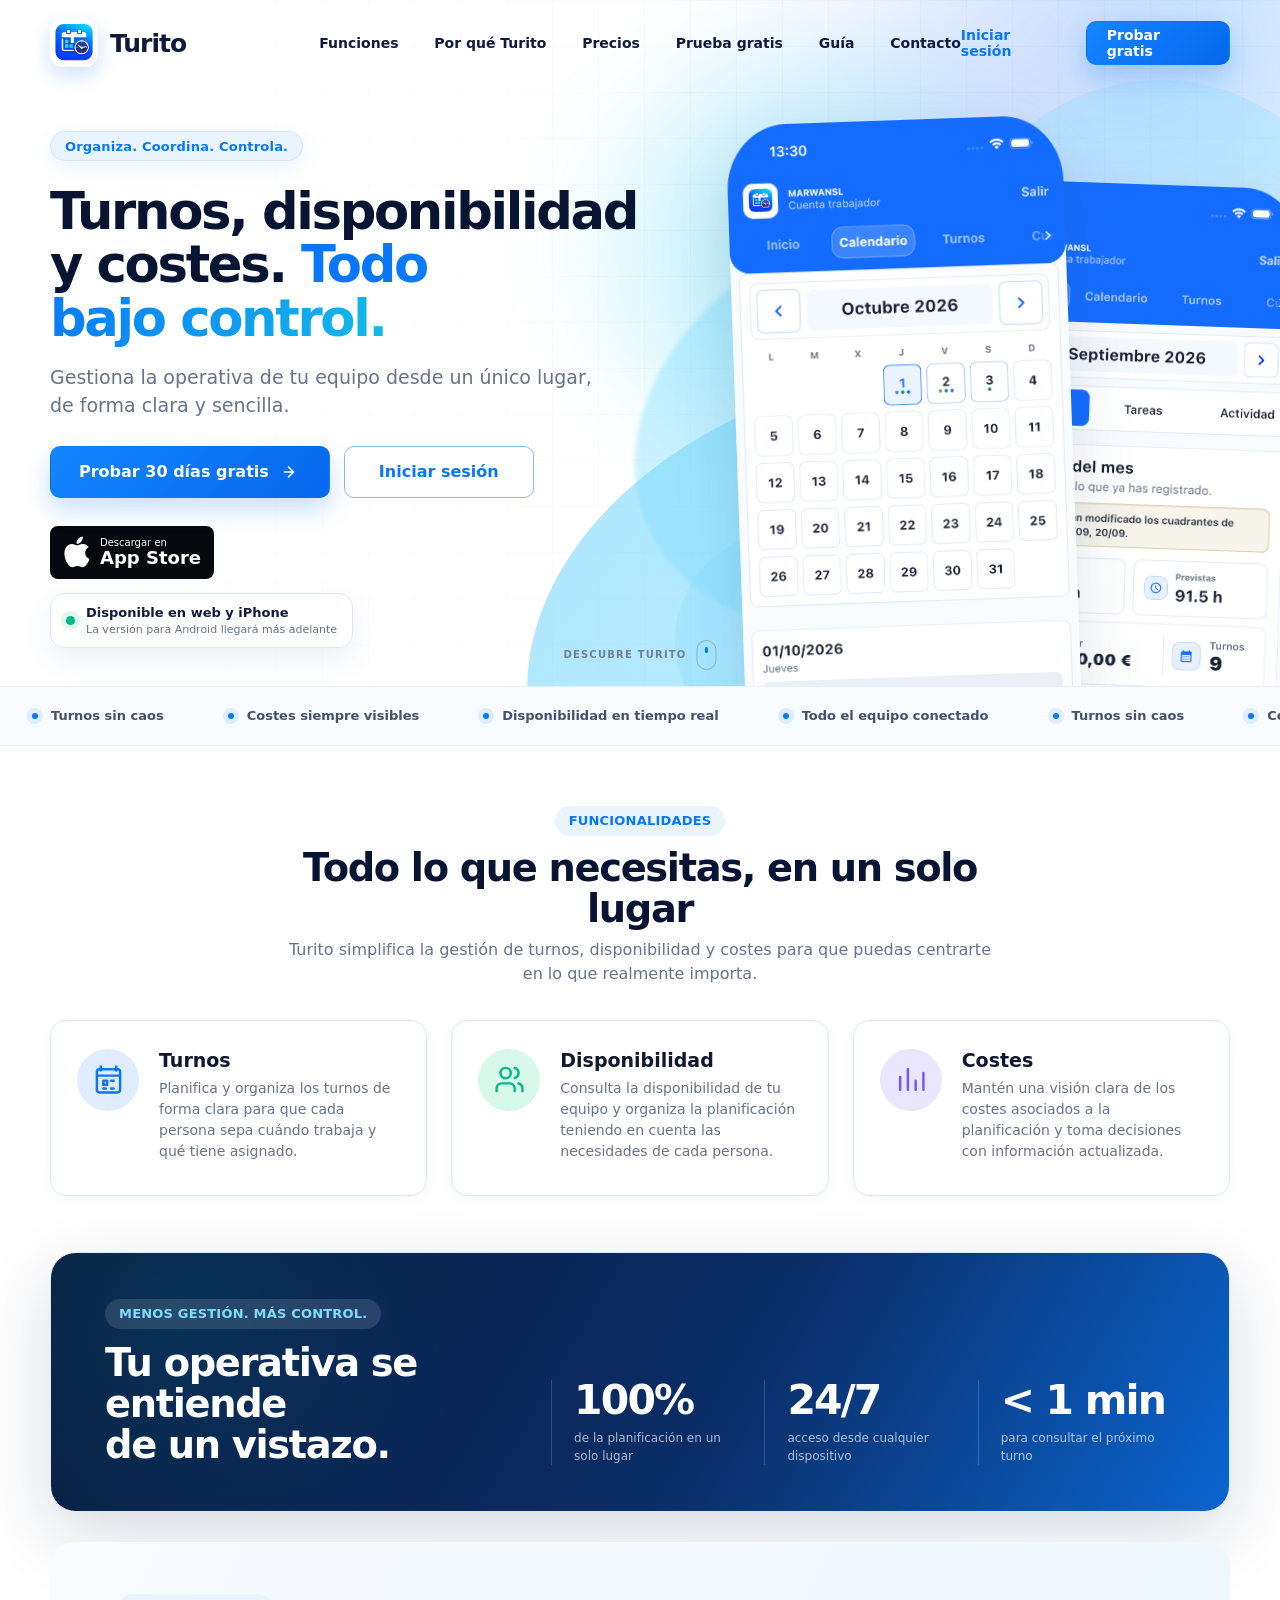
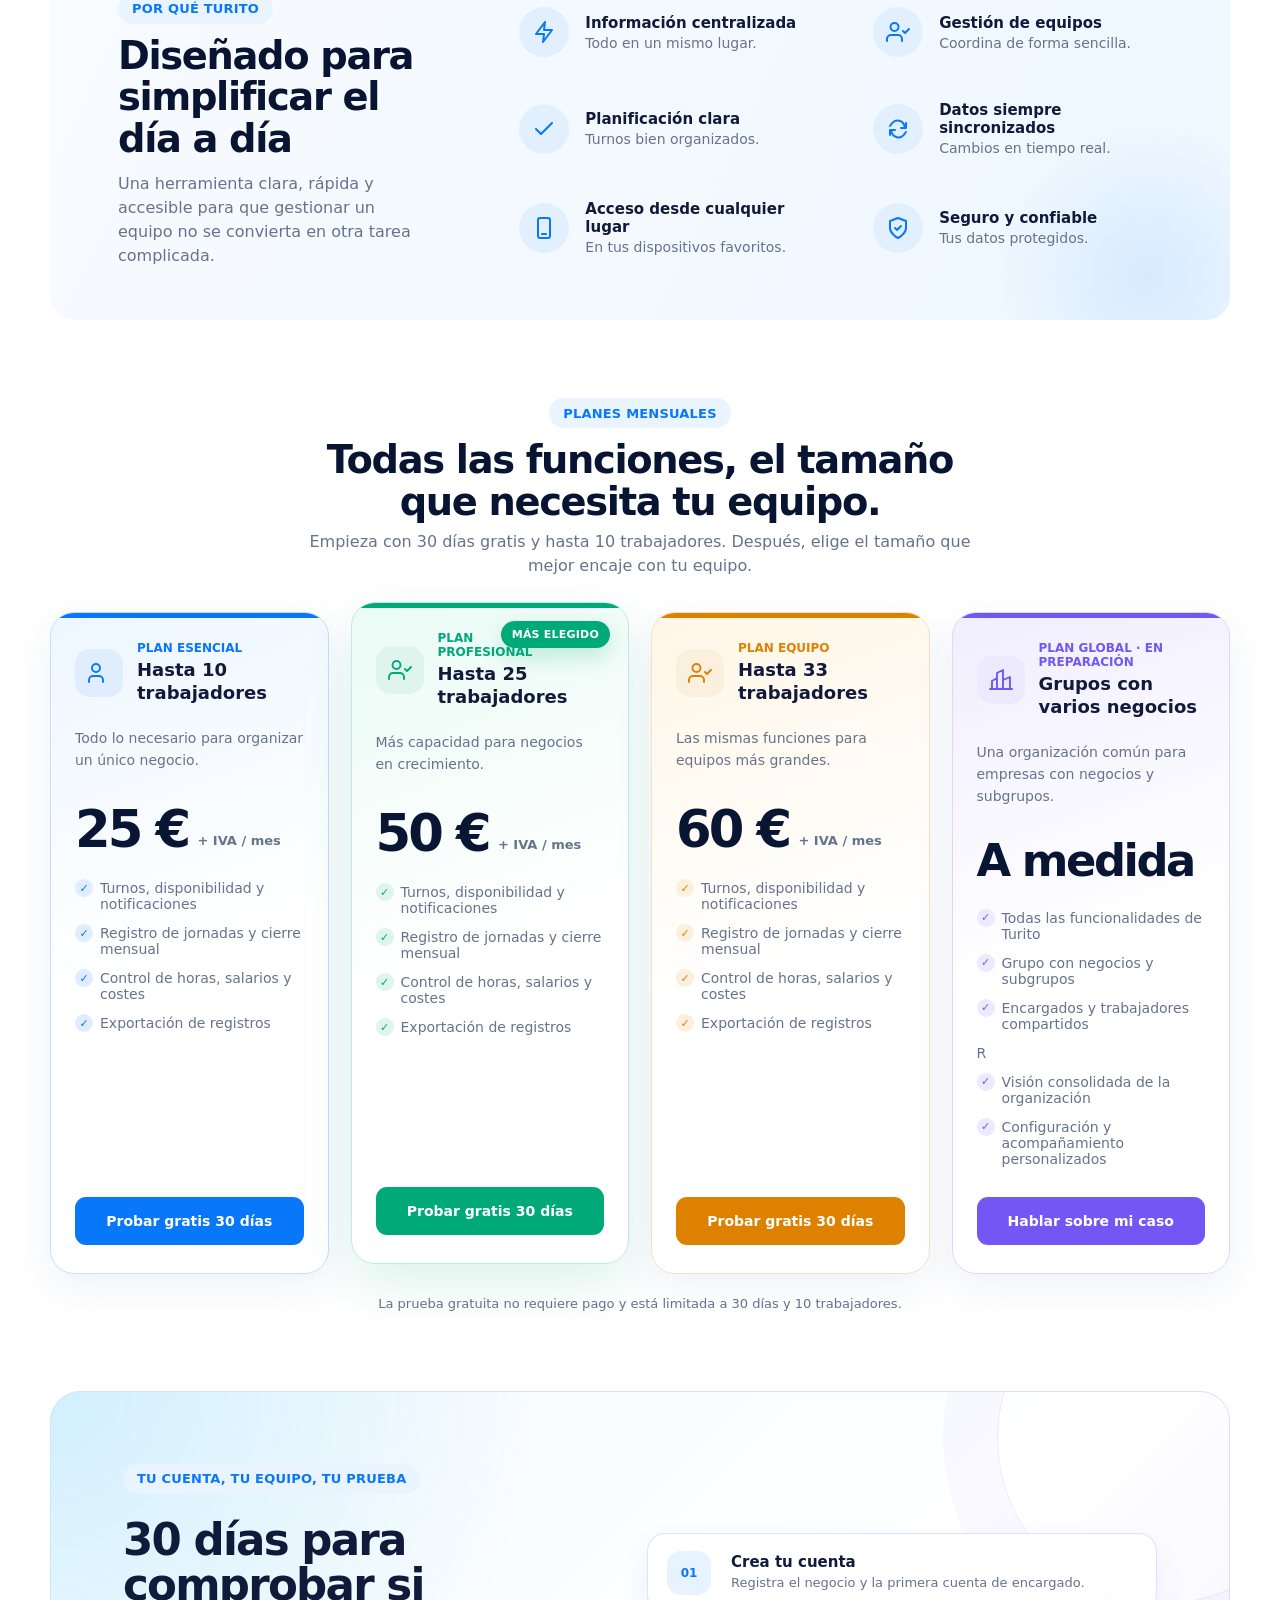
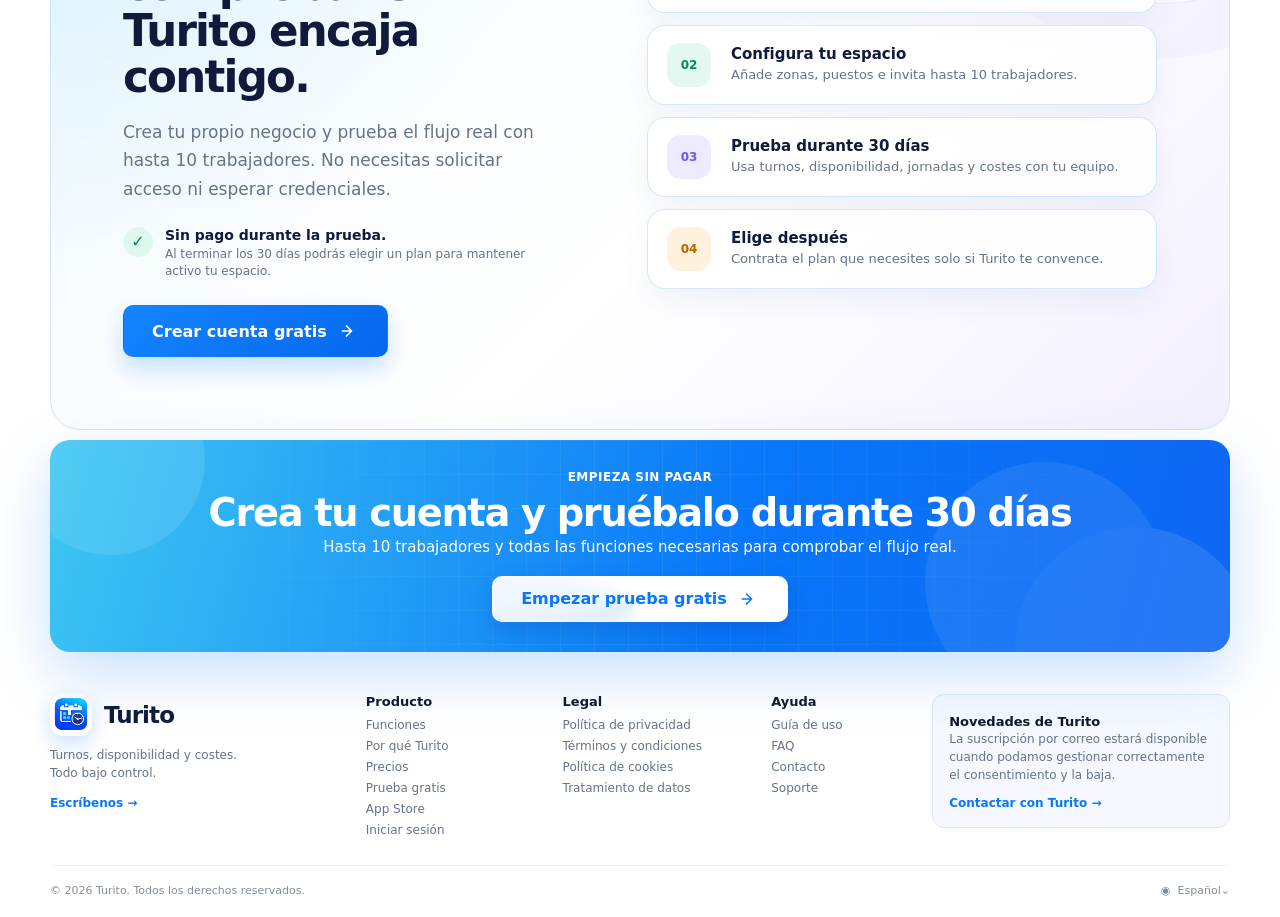
==== index.html @ 92dcac44 "Actualizar sección de precios y planes" ====
<!doctype html>
<html lang="es">
<head>
  <meta charset="utf-8">
  <meta name="viewport" content="width=device-width, initial-scale=1">
  <title>Turito | Turnos, disponibilidad y costes bajo control</title>
  <meta name="description" content="Turito centraliza los turnos, la disponibilidad de tu equipo y los costes del negocio en una herramienta clara y sencilla.">
  <meta name="theme-color" content="#0877f9">
  <meta name="referrer" content="strict-origin-when-cross-origin">
  <meta http-equiv="Content-Security-Policy" content="default-src 'self'; script-src 'self'; style-src 'self' 'unsafe-inline'; img-src 'self' data:; font-src 'self'; connect-src 'none'; object-src 'none'; base-uri 'self'; form-action 'self'; frame-src 'none'; media-src 'none'; worker-src 'none'">
  <link rel="icon" href="assets/turito-logo.png">
  <link rel="stylesheet" href="styles.css">
</head>
<body>
  <div class="scroll-progress" aria-hidden="true"><span></span></div>
  <header class="site-header" id="inicio">
    <div class="header-inner">
      <a class="brand" href="#inicio" aria-label="Ir al inicio de Turito">
        <img src="assets/turito-logo.png" alt="" width="48" height="48">
        <span>Turito</span>
      </a>

      <nav class="nav-links" id="mainNav" aria-label="Navegación principal">
        <a href="#funciones">Funciones</a>
        <a href="#por-que-turito">Por qué Turito</a>
        <a href="#precios">Precios</a>
        <a href="#prueba">Prueba gratis</a>
        <a href="guia.html">Guía</a>
        <a href="mailto:privacidad@turito.es">Contacto</a>
      </nav>

      <div class="header-actions">
        <a class="text-button" href="https://app.turito.es/" data-app-link>Iniciar sesión</a>
        <a class="button primary compact" href="https://app.turito.es/" data-signup-link>Probar gratis</a>
        <button class="menu-button" type="button" aria-label="Abrir menú" aria-expanded="false" aria-controls="mainNav">
          <span></span><span></span><span></span>
        </button>
      </div>
    </div>
  </header>

  <main>
    <section class="hero" aria-labelledby="hero-title">
      <div class="hero-grid" aria-hidden="true"></div>
      <div class="hero-aurora" aria-hidden="true"></div>
      <div class="hero-orb hero-orb-one"></div>
      <div class="hero-orb hero-orb-two"></div>
      <div class="hero-inner">
        <div class="hero-copy" data-reveal="hero">
          <p class="eyebrow">Organiza. Coordina. Controla.</p>
          <h1 id="hero-title">Turnos, disponibilidad y costes. <span class="gradient-text">Todo bajo control.</span></h1>
          <p class="hero-text">Gestiona la operativa de tu equipo desde un único lugar, de forma clara y sencilla.</p>
          <div class="hero-actions">
            <a class="button primary" href="https://app.turito.es/" data-signup-link>
              Probar 30 días gratis
              <svg aria-hidden="true" viewBox="0 0 24 24"><path d="m9 18 6-6-6-6M4 12h11"/></svg>
            </a>
            <a class="button secondary" href="https://app.turito.es/" data-app-link>Iniciar sesión</a>
          </div>
          <div class="store-links" aria-label="Descargar Turito para iPhone">
            <a class="store-badge" href="https://apps.apple.com/us/app/turito/id6816672980" target="_blank" rel="noopener noreferrer" aria-label="Descargar Turito en App Store">
              <svg viewBox="0 0 26 32" aria-hidden="true"><path fill="currentColor" d="M21.7 17c0-4 3.3-5.9 3.4-6-1.8-2.7-4.7-3-5.7-3-2.4-.3-4.7 1.4-5.9 1.4-1.2 0-3-1.4-5-1.3A7.4 7.4 0 0 0 2.2 12c-2.7 4.7-.7 11.7 1.9 15.5 1.3 1.9 2.8 3.9 4.8 3.8 1.9-.1 2.7-1.3 5-1.3 2.4 0 3 1.3 5.1 1.2 2.1 0 3.5-1.9 4.8-3.8 1.5-2.2 2.1-4.4 2.2-4.5-.1 0-4.3-1.7-4.3-5.9ZM17.8 5.5A6.9 6.9 0 0 0 19.4.4a7 7 0 0 0-4.7 2.4 6.5 6.5 0 0 0-1.7 5c1.8.1 3.6-.8 4.8-2.3Z"/></svg>
              <span><small>Descargar en</small><strong>App Store</strong></span>
            </a>
          </div>
          <div class="web-availability" aria-label="Disponibilidad actual">
            <span aria-hidden="true"></span>
            <strong>Disponible en web y iPhone</strong>
            <small>La versión para Android llegará más adelante</small>
          </div>
        </div>

        <div class="phone-stage" aria-label="Capturas de la aplicación móvil Turito" data-phone-stage>
          <div class="phone-glow"></div>
          <img class="phone phone-back" src="assets/turito-home.png" alt="Pantalla de inicio de Turito con el resumen del mes" width="1206" height="2622">
          <img class="phone phone-front" src="assets/turito-calendar.png" alt="Calendario de turnos y disponibilidad en Turito" width="1206" height="2622">
        </div>
      </div>
      <a class="scroll-cue" href="#funciones" aria-label="Descubrir las funcionalidades">
        <span>Descubre Turito</span>
        <i aria-hidden="true"></i>
      </a>
    </section>

    <div class="benefit-ticker" aria-label="Ventajas principales de Turito">
      <div class="ticker-track" aria-hidden="true">
        <span><i></i> Turnos sin caos</span>
        <span><i></i> Costes siempre visibles</span>
        <span><i></i> Disponibilidad en tiempo real</span>
        <span><i></i> Todo el equipo conectado</span>
        <span><i></i> Turnos sin caos</span>
        <span><i></i> Costes siempre visibles</span>
        <span><i></i> Disponibilidad en tiempo real</span>
        <span><i></i> Todo el equipo conectado</span>
      </div>
    </div>

    <section class="section features" id="funciones" aria-labelledby="features-title">
      <div class="section-heading centered" data-reveal>
        <p class="eyebrow">Funcionalidades</p>
        <h2 id="features-title">Todo lo que necesitas, en un solo lugar</h2>
        <p>Turito simplifica la gestión de turnos, disponibilidad y costes para que puedas centrarte en lo que realmente importa.</p>
      </div>

      <div class="feature-grid">
        <article class="feature-card interactive-card" data-reveal data-delay="0">
          <span class="icon-bubble blue">
            <svg aria-hidden="true" viewBox="0 0 24 24"><path d="M6 2v3M18 2v3M3.5 9h17M5 4h14a2 2 0 0 1 2 2v14a2 2 0 0 1-2 2H5a2 2 0 0 1-2-2V6a2 2 0 0 1 2-2Z"/><path d="M8 13h3v3H8zM14 13h2M8 19h2M14 19h2"/></svg>
          </span>
          <div>
            <h3>Turnos</h3>
            <p>Planifica y organiza los turnos de forma clara para que cada persona sepa cuándo trabaja y qué tiene asignado.</p>
          </div>
        </article>
        <article class="feature-card interactive-card" data-reveal data-delay="90">
          <span class="icon-bubble green">
            <svg aria-hidden="true" viewBox="0 0 24 24"><path d="M16 21v-2a4 4 0 0 0-4-4H6a4 4 0 0 0-4 4v2M9 11a4 4 0 1 0 0-8 4 4 0 0 0 0 8ZM22 21v-2a4 4 0 0 0-3-3.87M16 3.13a4 4 0 0 1 0 7.75"/></svg>
          </span>
          <div>
            <h3>Disponibilidad</h3>
            <p>Consulta la disponibilidad de tu equipo y organiza la planificación teniendo en cuenta las necesidades de cada persona.</p>
          </div>
        </article>
        <article class="feature-card interactive-card" data-reveal data-delay="180">
          <span class="icon-bubble violet">
            <svg aria-hidden="true" viewBox="0 0 24 24"><path d="M4 20V10M10 20V4M16 20v-7M22 20V7"/></svg>
          </span>
          <div>
            <h3>Costes</h3>
            <p>Mantén una visión clara de los costes asociados a la planificación y toma decisiones con información actualizada.</p>
          </div>
        </article>
      </div>
    </section>

    <section class="section impact-strip" aria-label="Turito en cifras" data-reveal>
      <div class="impact-intro">
        <p class="eyebrow">Menos gestión. Más control.</p>
        <h2>Tu operativa se entiende<br>de un vistazo.</h2>
      </div>
      <div class="impact-metrics">
        <article>
          <strong><span data-counter="100">0</span>%</strong>
          <p>de la planificación en un solo lugar</p>
        </article>
        <article>
          <strong><span data-counter="24">0</span>/7</strong>
          <p>acceso desde cualquier dispositivo</p>
        </article>
        <article>
          <strong>&lt; <span data-counter="1">0</span> min</strong>
          <p>para consultar el próximo turno</p>
        </article>
      </div>
    </section>

    <section class="section why-panel" id="por-que-turito" aria-labelledby="why-title" data-reveal>
      <div class="why-intro" data-reveal>
        <p class="eyebrow">Por qué Turito</p>
        <h2 id="why-title">Diseñado para simplificar el día a día</h2>
        <p>Una herramienta clara, rápida y accesible para que gestionar un equipo no se convierta en otra tarea complicada.</p>
      </div>
      <div class="benefit-list">
        <article data-reveal data-delay="0">
          <span class="mini-icon"><svg aria-hidden="true" viewBox="0 0 24 24"><path d="m13 2-9 12h8l-1 8 9-12h-8l1-8Z"/></svg></span>
          <div><h3>Información centralizada</h3><p>Todo en un mismo lugar.</p></div>
        </article>
        <article data-reveal data-delay="70">
          <span class="mini-icon"><svg aria-hidden="true" viewBox="0 0 24 24"><path d="M16 21v-2a4 4 0 0 0-4-4H5a4 4 0 0 0-4 4v2M8.5 11a4 4 0 1 0 0-8 4 4 0 0 0 0 8ZM17 11l2 2 4-4"/></svg></span>
          <div><h3>Gestión de equipos</h3><p>Coordina de forma sencilla.</p></div>
        </article>
        <article data-reveal data-delay="140">
          <span class="mini-icon"><svg aria-hidden="true" viewBox="0 0 24 24"><path d="m4 12 5 5L20 6"/></svg></span>
          <div><h3>Planificación clara</h3><p>Turnos bien organizados.</p></div>
        </article>
        <article data-reveal data-delay="210">
          <span class="mini-icon"><svg aria-hidden="true" viewBox="0 0 24 24"><path d="M20 6v5h-5M4 18v-5h5M18.4 9A7 7 0 0 0 6.2 6.2L4 9M5.6 15A7 7 0 0 0 17.8 17.8L20 15"/></svg></span>
          <div><h3>Datos siempre sincronizados</h3><p>Cambios en tiempo real.</p></div>
        </article>
        <article data-reveal data-delay="280">
          <span class="mini-icon"><svg aria-hidden="true" viewBox="0 0 24 24"><rect x="6" y="2" width="12" height="20" rx="2"/><path d="M10 18h4"/></svg></span>
          <div><h3>Acceso desde cualquier lugar</h3><p>En tus dispositivos favoritos.</p></div>
        </article>
        <article data-reveal data-delay="350">
          <span class="mini-icon"><svg aria-hidden="true" viewBox="0 0 24 24"><path d="M12 22s8-4 8-10V5l-8-3-8 3v7c0 6 8 10 8 10Z"/><path d="m9 12 2 2 4-4"/></svg></span>
          <div><h3>Seguro y confiable</h3><p>Tus datos protegidos.</p></div>
        </article>
      </div>
    </section>

    <section id="precios" class="section pricing-section" aria-labelledby="pricing-title">
      <div class="section-heading centered" data-reveal>
        <p class="eyebrow">Planes mensuales</p>
        <h2 id="pricing-title">Todas las funciones, el tamaño que necesita tu equipo.</h2>
        <p>Empieza con 30 días gratis y hasta 10 trabajadores. Después, elige el tamaño que mejor encaje con tu equipo.</p>
      </div>
      <div class="pricing-grid">
        <article class="price-card interactive-card" data-reveal data-delay="0">
          <div class="plan-heading">
            <span class="plan-icon">
              <svg aria-hidden="true" viewBox="0 0 24 24"><path d="M16 21v-2a4 4 0 0 0-4-4H6a4 4 0 0 0-4 4v2M9 11a4 4 0 1 0 0-8 4 4 0 0 0 0 8Z"/></svg>
            </span>
            <div>
              <p>Plan Esencial</p>
              <h3>Hasta 10 trabajadores</h3>
            </div>
          </div>
          <p class="plan-description">Todo lo necesario para organizar un único negocio.</p>
          <p class="plan-price"><strong>25 €</strong><span> + IVA / mes</span></p>
          <ul class="plan-features">
            <li>Turnos, disponibilidad y notificaciones</li>
            <li>Registro de jornadas y cierre mensual</li>
            <li>Control de horas, salarios y costes</li>
            <li>Exportación de registros</li>
          </ul>
          <a class="plan-button" href="https://app.turito.es/" data-signup-link>Probar gratis 30 días</a>
        </article>
        <article class="price-card price-card-green featured-plan interactive-card" data-reveal data-delay="80">
          <span class="popular-badge">Más elegido</span>
          <div class="plan-heading">
            <span class="plan-icon">
              <svg aria-hidden="true" viewBox="0 0 24 24"><path d="M16 21v-2a4 4 0 0 0-4-4H5a4 4 0 0 0-4 4v2M8.5 11a4 4 0 1 0 0-8 4 4 0 0 0 0 8ZM17 11l2 2 4-4"/></svg>
            </span>
            <div>
              <p>Plan Profesional</p>
              <h3>Hasta 25 trabajadores</h3>
            </div>
          </div>
          <p class="plan-description">Más capacidad para negocios en crecimiento.</p>
          <p class="plan-price"><strong>50 €</strong><span> + IVA / mes</span></p>
          <ul class="plan-features">
            <li>Turnos, disponibilidad y notificaciones</li>
            <li>Registro de jornadas y cierre mensual</li>
            <li>Control de horas, salarios y costes</li>
            <li>Exportación de registros</li>
          </ul>
          <a class="plan-button" href="https://app.turito.es/" data-signup-link>Probar gratis 30 días</a>
        </article>
        <article class="price-card price-card-amber interactive-card" data-reveal data-delay="160">
          <div class="plan-heading">
            <span class="plan-icon">
              <svg aria-hidden="true" viewBox="0 0 24 24"><path d="M16 21v-2a4 4 0 0 0-4-4H5a4 4 0 0 0-4 4v2M8.5 11a4 4 0 1 0 0-8 4 4 0 0 0 0 8ZM17 11l2 2 4-4"/></svg>
            </span>
            <div>
              <p>Plan Equipo</p>
              <h3>Hasta 33 trabajadores</h3>
            </div>
          </div>
          <p class="plan-description">Las mismas funciones para equipos más grandes.</p>
          <p class="plan-price"><strong>60 €</strong><span> + IVA / mes</span></p>
          <ul class="plan-features">
            <li>Turnos, disponibilidad y notificaciones</li>
            <li>Registro de jornadas y cierre mensual</li>
            <li>Control de horas, salarios y costes</li>
            <li>Exportación de registros</li>
          </ul>
          <a class="plan-button" href="https://app.turito.es/" data-signup-link>Probar gratis 30 días</a>
        </article>
        <article class="price-card price-card-violet interactive-card" data-reveal data-delay="240">
          <div class="plan-heading">
            <span class="plan-icon">
              <svg aria-hidden="true" viewBox="0 0 24 24"><path d="M3 21v-8l5-3v11M8 21V5l6-3v19M14 21v-9l7-3v12M1 21h22"/></svg>
            </span>
            <div>
              <p>Plan Global · En preparación</p>
              <h3>Grupos con varios negocios</h3>
            </div>
          </div>
          <p class="plan-description">Una organización común para empresas con negocios y subgrupos.</p>
          <p class="plan-price custom-price"><strong>A medida</strong></p>
          <ul class="plan-features">
            <li>Todas las funcionalidades de Turito</li>
            <li>Grupo con negocios y subgrupos</li>
            <li>Encargados y trabajadores compartidos</li>R
            <li>Visión consolidada de la organización</li>
            <li>Configuración y acompañamiento personalizados</li>
          </ul>
          <a class="plan-button" href="mailto:privacidad@turito.es?subject=Plan%20Global%20Turito">Hablar sobre mi caso</a>
        </article>
      </div>
      <p class="pricing-note">La prueba gratuita no requiere pago y está limitada a 30 días y 10 trabajadores.</p>
    </section>

    <section class="section demo-panel" id="prueba" aria-labelledby="trial-title" data-reveal>
      <div class="demo-copy">
        <p class="eyebrow">Tu cuenta, tu equipo, tu prueba</p>
        <h2 id="trial-title">30 días para comprobar si Turito encaja contigo.</h2>
        <p>Crea tu propio negocio y prueba el flujo real con hasta 10 trabajadores. No necesitas solicitar acceso ni esperar credenciales.</p>
        <div class="demo-assurance">
          <span aria-hidden="true">✓</span>
          <p><strong>Sin pago durante la prueba.</strong><small>Al terminar los 30 días podrás elegir un plan para mantener activo tu espacio.</small></p>
        </div>
        <a class="button primary" href="https://app.turito.es/" data-signup-link>
          Crear cuenta gratis
          <svg aria-hidden="true" viewBox="0 0 24 24"><path d="m9 18 6-6-6-6M4 12h11"/></svg>
        </a>
      </div>
      <ol class="demo-steps" aria-label="Cómo funciona la prueba gratuita">
        <li><span>01</span><div><strong>Crea tu cuenta</strong><p>Registra el negocio y la primera cuenta de encargado.</p></div></li>
        <li><span>02</span><div><strong>Configura tu espacio</strong><p>Añade zonas, puestos e invita hasta 10 trabajadores.</p></div></li>
        <li><span>03</span><div><strong>Prueba durante 30 días</strong><p>Usa turnos, disponibilidad, jornadas y costes con tu equipo.</p></div></li>
        <li><span>04</span><div><strong>Elige después</strong><p>Contrata el plan que necesites solo si Turito te convence.</p></div></li>
      </ol>
    </section>

    <section class="section cta-panel" id="empezar" aria-labelledby="cta-title" data-reveal>
      <div class="cta-grid" aria-hidden="true"></div>
      <div class="cta-circle circle-one"></div>
      <div class="cta-circle circle-two"></div>
      <div class="cta-content">
        <p>Empieza sin pagar</p>
        <h2 id="cta-title">Crea tu cuenta y pruébalo durante 30 días</h2>
        <span>Hasta 10 trabajadores y todas las funciones necesarias para comprobar el flujo real.</span>
        <a class="button light" href="https://app.turito.es/" data-signup-link>
          Empezar prueba gratis
          <svg aria-hidden="true" viewBox="0 0 24 24"><path d="m9 18 6-6-6-6M4 12h11"/></svg>
        </a>
      </div>
    </section>
  </main>

  <footer class="site-footer" id="contacto">
    <div class="footer-grid">
      <div class="footer-brand">
        <a class="brand" href="#inicio">
          <img src="assets/turito-logo.png" alt="" width="42" height="42">
          <span>Turito</span>
        </a>
        <p>Turnos, disponibilidad y costes.<br>Todo bajo control.</p>
        <a class="footer-contact-link" href="mailto:privacidad@turito.es">Escríbenos →</a>
      </div>
      <nav class="footer-column" aria-label="Producto">
        <strong>Producto</strong>
        <a href="#funciones">Funciones</a>
        <a href="#por-que-turito">Por qué Turito</a>
        <a href="#precios">Precios</a>
        <a href="#prueba">Prueba gratis</a>
        <a href="https://apps.apple.com/us/app/turito/id6816672980" target="_blank" rel="noopener noreferrer">App Store</a>
        <a href="https://app.turito.es/" data-app-link>Iniciar sesión</a>
      </nav>
      <nav class="footer-column" aria-label="Legal">
        <strong>Legal</strong>
        <a href="privacy.html">Política de privacidad</a>
        <a href="legal.html">Términos y condiciones</a>
        <a href="cookies.html">Política de cookies</a>
        <a href="privacy.html">Tratamiento de datos</a>
      </nav>
      <nav class="footer-column" aria-label="Ayuda">
        <strong>Ayuda</strong>
        <a href="guia.html">Guía de uso</a>
        <a href="faq.html">FAQ</a>
        <a href="mailto:privacidad@turito.es">Contacto</a>
        <a href="mailto:privacidad@turito.es?subject=Soporte%20Turito">Soporte</a>
      </nav>
      <div class="newsletter">
        <strong>Novedades de Turito</strong>
        <p>La suscripción por correo estará disponible cuando podamos gestionar correctamente el consentimiento y la baja.</p>
        <a class="newsletter-link" href="mailto:privacidad@turito.es?subject=Información%20sobre%20Turito">Contactar con Turito →</a>
      </div>
    </div>
    <div class="footer-bottom">
      <span>© 2026 Turito. Todos los derechos reservados.</span>
      <span>◉&nbsp; Español⌄</span>
    </div>
  </footer>

  <script src="app-config.js"></script>
  <script src="app.js"></script>
</body>
</html>
---- styles.css ----
:root {
  --blue: #0877f9;
  --blue-deep: #005de9;
  --navy: #101b3b;
  --muted: #65738b;
  --line: #dce8f6;
  --soft: #f5f9ff;
  --white: #fff;
  --green: #02b883;
  --violet: #7257f5;
  --shadow-sm: 0 10px 30px rgba(25, 72, 124, .08);
  --shadow-lg: 0 28px 70px rgba(25, 72, 124, .14);
  --content: 1180px;
}

* {
  box-sizing: border-box;
}

html {
  scroll-behavior: smooth;
}

section[id] {
  scroll-margin-top: 88px;
}

body {
  margin: 0;
  overflow-x: hidden;
  background: #fff;
  color: var(--navy);
  font-family: Inter, ui-sans-serif, system-ui, -apple-system, BlinkMacSystemFont, "Segoe UI", sans-serif;
  -webkit-font-smoothing: antialiased;
}

button,
input {
  font: inherit;
}

button,
a {
  -webkit-tap-highlight-color: transparent;
}

a {
  color: inherit;
}

a:focus-visible,
button:focus-visible,
input:focus-visible {
  outline: 3px solid rgba(8, 119, 249, .32);
  outline-offset: 4px;
}

svg {
  display: block;
}

.sr-only {
  position: absolute;
  width: 1px;
  height: 1px;
  padding: 0;
  margin: -1px;
  overflow: hidden;
  clip: rect(0, 0, 0, 0);
  white-space: nowrap;
  border: 0;
}

.site-header {
  position: absolute;
  top: 0;
  left: 0;
  z-index: 30;
  width: 100%;
}

.site-header:not(:has(.header-inner)) {
  right: 0;
  display: flex;
  align-items: center;
  justify-content: space-between;
  width: min(var(--content), calc(100% - 40px));
  min-height: 86px;
  margin: 0 auto;
}

.header-inner {
  display: grid;
  grid-template-columns: 1fr auto 1fr;
  align-items: center;
  width: min(var(--content), calc(100% - 40px));
  min-height: 86px;
  margin: 0 auto;
}

.brand {
  display: inline-flex;
  align-items: center;
  gap: 12px;
  width: fit-content;
  color: var(--navy);
  font-size: 25px;
  font-weight: 850;
  letter-spacing: -.04em;
  text-decoration: none;
}

.brand img {
  border-radius: 13px;
  box-shadow: 0 8px 20px rgba(0, 107, 242, .2);
}

.nav-links {
  display: flex;
  align-items: center;
  gap: clamp(22px, 2.8vw, 38px);
}

.nav-links a,
.text-button {
  position: relative;
  border: 0;
  background: none;
  color: var(--navy);
  font-size: 14px;
  font-weight: 700;
  text-decoration: none;
  cursor: pointer;
}

.nav-links a::after {
  content: "";
  position: absolute;
  right: 0;
  bottom: -8px;
  left: 0;
  height: 2px;
  border-radius: 2px;
  background: var(--blue);
  transform: scaleX(0);
  transition: transform .2s ease;
}

.nav-links a:hover::after,
.nav-links a:focus-visible::after {
  transform: scaleX(1);
}

.header-actions {
  display: flex;
  align-items: center;
  justify-content: flex-end;
  gap: 22px;
}

.text-button {
  color: var(--blue);
}

.header-cta {
  display: inline-flex;
  min-height: 44px;
  align-items: center;
  border-radius: 10px;
  padding: 0 20px;
  background: var(--blue);
  color: #fff;
  font-size: 14px;
  font-weight: 800;
  text-decoration: none;
}

.button {
  display: inline-flex;
  min-height: 52px;
  align-items: center;
  justify-content: center;
  gap: 12px;
  border: 1px solid transparent;
  border-radius: 10px;
  padding: 0 28px;
  font-weight: 800;
  text-decoration: none;
  cursor: pointer;
  transition: transform .2s ease, box-shadow .2s ease, background .2s ease;
}

.button svg,
.newsletter button svg {
  width: 20px;
  fill: none;
  stroke: currentColor;
  stroke-linecap: round;
  stroke-linejoin: round;
  stroke-width: 2;
}

.button:hover {
  transform: translateY(-2px);
}

.button.primary {
  background: linear-gradient(135deg, #1485ff, #0567ee);
  box-shadow: 0 12px 24px rgba(8, 119, 249, .22);
  color: #fff;
}

.button.primary:hover {
  box-shadow: 0 16px 30px rgba(8, 119, 249, .3);
}

.button.secondary {
  border-color: #89baff;
  background: rgba(255, 255, 255, .84);
  color: var(--blue);
}

.button.compact {
  min-height: 44px;
  padding-inline: 20px;
  font-size: 14px;
}

.button.light {
  min-height: 46px;
  margin-top: 20px;
  background: #fff;
  box-shadow: 0 10px 25px rgba(0, 44, 143, .2);
  color: var(--blue);
}

.button.full {
  width: 100%;
}

.button:disabled {
  cursor: wait;
  opacity: .65;
}

.menu-button {
  display: none;
  width: 42px;
  height: 42px;
  place-items: center;
  border: 1px solid var(--line);
  border-radius: 10px;
  background: rgba(255, 255, 255, .86);
  cursor: pointer;
}

.menu-button span {
  display: block;
  width: 19px;
  height: 2px;
  margin: 2px 0;
  border-radius: 2px;
  background: var(--navy);
}

.hero {
  position: relative;
  min-height: 620px;
  overflow: hidden;
  background:
    radial-gradient(circle at 12% 30%, rgba(255, 255, 255, .95) 0 23%, transparent 51%),
    linear-gradient(115deg, #fff 0%, #fff 51%, #edf9ff 100%);
}

.hero::after {
  content: "";
  position: absolute;
  right: -8vw;
  bottom: -39%;
  width: min(67vw, 890px);
  aspect-ratio: 1.45;
  border-radius: 50%;
  background: linear-gradient(135deg, rgba(105, 211, 255, .55), rgba(48, 190, 246, .24));
  transform: rotate(-8deg);
}

.hero-inner {
  position: relative;
  z-index: 3;
  display: grid;
  grid-template-columns: 52% 48%;
  align-items: center;
  width: min(var(--content), calc(100% - 40px));
  min-height: 620px;
  margin: 0 auto;
  padding-top: 86px;
}

.hero-copy {
  position: relative;
  z-index: 5;
  padding: 45px 0 38px;
}

.eyebrow {
  display: inline-flex;
  align-items: center;
  min-height: 30px;
  margin: 0 0 24px;
  border-radius: 999px;
  padding: 0 14px;
  background: #eaf4ff;
  color: var(--blue);
  font-size: 13px;
  font-weight: 850;
  letter-spacing: .015em;
  text-transform: uppercase;
}

.hero .eyebrow {
  text-transform: none;
}

h1,
h2,
h3,
p {
  margin-top: 0;
}

h1 {
  max-width: 650px;
  margin-bottom: 18px;
  color: #071432;
  font-size: clamp(46px, 4vw, 58px);
  line-height: 1.04;
  letter-spacing: -.045em;
}

h1 span {
  color: var(--blue);
}

.hero-text {
  max-width: 570px;
  margin-bottom: 26px;
  color: var(--muted);
  font-size: 19px;
  line-height: 1.5;
}

.hero-actions,
.store-links {
  display: flex;
  flex-wrap: wrap;
  gap: 14px;
}

.hero-actions .button {
  min-width: 190px;
}

.store-links {
  margin-top: 28px;
}

.store-links + .web-availability {
  margin-top: 14px;
}

.store-badge {
  display: inline-flex;
  min-width: 164px;
  height: 53px;
  align-items: center;
  gap: 10px;
  border-radius: 8px;
  padding: 7px 13px;
  background: #05080d;
  color: #fff;
  text-decoration: none;
  transition: transform .2s ease;
}

.store-badge:hover {
  transform: translateY(-2px);
}

.store-badge svg {
  width: 27px;
  height: 32px;
  flex: 0 0 auto;
}

.store-badge span {
  display: grid;
}

.store-badge small {
  font-size: 10px;
  line-height: 1.1;
}

.store-badge strong {
  font-size: 18px;
  line-height: 1.1;
  white-space: nowrap;
}

.web-availability {
  display: grid;
  grid-template-columns: 10px auto;
  width: fit-content;
  align-items: center;
  gap: 3px 10px;
  margin-top: 26px;
  border: 1px solid #d9e9fa;
  border-radius: 14px;
  padding: 11px 15px;
  background: rgba(255, 255, 255, .78);
  box-shadow: 0 12px 30px rgba(29, 85, 145, .08);
}

.web-availability > span {
  grid-row: 1 / 3;
  width: 9px;
  height: 9px;
  border-radius: 50%;
  background: var(--green);
  box-shadow: 0 0 0 5px rgba(2, 184, 131, .12);
}

.web-availability strong {
  color: var(--navy);
  font-size: 13px;
}

.web-availability small {
  color: var(--muted);
  font-size: 11px;
}

.phone-stage {
  position: relative;
  align-self: stretch;
  min-width: 620px;
  pointer-events: none;
}

.phone-glow {
  position: absolute;
  top: 22%;
  left: -6%;
  width: 88%;
  aspect-ratio: 1.35;
  border-radius: 50%;
  background: rgba(117, 220, 255, .36);
  filter: blur(2px);
  transform: rotate(-22deg);
}

.phone {
  position: absolute;
  z-index: 2;
  width: 336px;
  height: auto;
  filter: drop-shadow(0 26px 30px rgba(27, 65, 92, .14));
  border-radius: 18% / 9%;
  user-select: none;
}

.phone-front {
  bottom: -165px;
  left: 12%;
  z-index: 3;
  transform: rotate(-2deg);
}

.phone-back {
  right: -1%;
  bottom: -190px;
  width: 318px;
  transform: rotate(2deg);
}

.hero-orb {
  position: absolute;
  z-index: 1;
  border-radius: 50%;
  background: rgba(129, 219, 255, .28);
}

.hero-orb-one {
  top: 80px;
  right: -90px;
  width: 420px;
  height: 420px;
}

.hero-orb-two {
  right: 385px;
  bottom: -65px;
  width: 220px;
  height: 220px;
}

.section,
.site-footer {
  width: min(var(--content), calc(100% - 40px));
  margin: 0 auto;
}

.features {
  padding: 60px 0 26px;
}

.section-heading {
  max-width: 710px;
  margin: 0 auto 34px;
}

.section-heading.centered {
  text-align: center;
}

.section-heading .eyebrow,
.why-intro .eyebrow {
  margin-bottom: 11px;
}

.section-heading h2,
.why-intro h2,
.cta-panel h2 {
  margin-bottom: 8px;
  color: #071432;
  font-size: clamp(30px, 3vw, 42px);
  line-height: 1.08;
  letter-spacing: -.035em;
}

.section-heading > p:last-child,
.why-intro > p:last-child {
  margin: 0;
  color: var(--muted);
  font-size: 16px;
  line-height: 1.5;
}

.feature-grid {
  display: grid;
  grid-template-columns: repeat(3, 1fr);
  gap: 24px;
}

.feature-card {
  display: grid;
  grid-template-columns: auto 1fr;
  gap: 20px;
  min-height: 176px;
  padding: 28px 26px;
  border: 1px solid var(--line);
  border-radius: 16px;
  background: #fff;
  box-shadow: 0 5px 20px rgba(20, 68, 122, .025);
  transition: transform .25s ease, box-shadow .25s ease, border-color .25s ease;
}

.feature-card:hover {
  border-color: #bfd9fb;
  box-shadow: var(--shadow-sm);
  transform: translateY(-5px);
}

.feature-card h3 {
  margin-bottom: 7px;
  color: #10172d;
  font-size: 19px;
}

.feature-card p {
  margin: 0;
  color: var(--muted);
  font-size: 14px;
  line-height: 1.5;
}

.icon-bubble,
.mini-icon {
  display: grid;
  flex: 0 0 auto;
  place-items: center;
  border-radius: 50%;
}

.icon-bubble {
  width: 62px;
  height: 62px;
}

.icon-bubble svg {
  width: 31px;
  fill: none;
  stroke: currentColor;
  stroke-linecap: round;
  stroke-linejoin: round;
  stroke-width: 1.9;
}

.icon-bubble.blue {
  background: #dfedff;
  color: var(--blue);
}

.icon-bubble.green {
  background: #d7f8eb;
  color: var(--green);
}

.icon-bubble.violet {
  background: #eae6ff;
  color: var(--violet);
}

.why-panel {
  display: grid;
  grid-template-columns: .92fr 1.9fr;
  gap: clamp(44px, 6vw, 82px);
  align-items: center;
  margin-top: 26px;
  border-radius: 24px;
  padding: 52px 68px;
  background: linear-gradient(116deg, #f8fbff, #eef7ff);
}

.why-intro h2 {
  max-width: 360px;
  margin-bottom: 13px;
  font-size: clamp(30px, 3vw, 40px);
}

.benefit-list {
  display: grid;
  grid-template-columns: repeat(2, 1fr);
  gap: 26px 56px;
}

.benefit-list article {
  display: flex;
  align-items: center;
  gap: 16px;
}

.mini-icon {
  width: 50px;
  height: 50px;
  background: #e1efff;
  color: var(--blue);
}

.mini-icon svg {
  width: 24px;
  fill: none;
  stroke: currentColor;
  stroke-linecap: round;
  stroke-linejoin: round;
  stroke-width: 2;
}

.benefit-list h3 {
  margin: 0 0 3px;
  font-size: 15px;
}

.benefit-list p {
  margin: 0;
  color: var(--muted);
  font-size: 14px;
}

.pricing-section {
  padding: 78px 0 38px;
  scroll-margin-top: 24px;
}

.pricing-grid {
  display: grid;
  grid-template-columns: repeat(4, minmax(0, 1fr));
  gap: 22px;
  align-items: stretch;
}

.price-card {
  --plan-accent: var(--blue);
  --plan-soft: #edf6ff;
  position: relative;
  display: flex;
  min-width: 0;
  min-height: 440px;
  flex-direction: column;
  overflow: hidden;
  border: 1px solid color-mix(in srgb, var(--plan-accent) 24%, white);
  border-radius: 24px;
  padding: 28px 24px;
  background: linear-gradient(160deg, var(--plan-soft), #fff 52%);
  box-shadow: 0 14px 40px rgba(20, 68, 122, .07);
  transition: transform .25s ease, box-shadow .25s ease;
}

.price-card::before {
  content: "";
  position: absolute;
  top: 0;
  right: 0;
  left: 0;
  height: 5px;
  background: var(--plan-accent);
  z-index: 2;
}

.price-card:hover {
  box-shadow: 0 22px 55px rgba(20, 68, 122, .13);
  transform: translateY(-6px);
}

.price-card-green {
  --plan-accent: #00a978;
  --plan-soft: #eafbf5;
}

.price-card-amber {
  --plan-accent: #df8100;
  --plan-soft: #fff6e6;
}

.price-card-violet {
  --plan-accent: #7257f5;
  --plan-soft: #f1eeff;
}

.featured-plan {
  box-shadow: 0 20px 52px rgba(0, 169, 120, .14);
}

.popular-badge {
  position: absolute;
  top: 18px;
  right: 18px;
  border-radius: 999px;
  padding: 7px 11px;
  background: var(--plan-accent);
  color: #fff;
  font-size: 11px;
  font-weight: 850;
  letter-spacing: .02em;
  text-transform: uppercase;
}

.plan-heading {
  display: flex;
  align-items: center;
  gap: 14px;
}

.featured-plan .plan-heading {
  padding-right: 96px;
}

.plan-icon {
  display: grid;
  width: 48px;
  height: 48px;
  flex: 0 0 auto;
  place-items: center;
  border-radius: 15px;
  background: color-mix(in srgb, var(--plan-accent) 13%, white);
  color: var(--plan-accent);
}

.plan-icon svg {
  width: 24px;
  fill: none;
  stroke: currentColor;
  stroke-linecap: round;
  stroke-linejoin: round;
  stroke-width: 1.9;
}

.plan-heading p {
  margin: 0 0 4px;
  color: var(--plan-accent);
  font-size: 12px;
  font-weight: 850;
  text-transform: uppercase;
}

.plan-heading h3 {
  margin: 0;
  font-size: 18px;
  line-height: 1.25;
}

.plan-description {
  min-height: 44px;
  margin: 24px 0 0;
  color: var(--muted);
  font-size: 14px;
  line-height: 1.55;
}

.plan-price {
  display: flex;
  align-items: end;
  gap: 9px;
  margin: 34px 0 28px;
}

.plan-price strong {
  color: #081633;
  font-size: clamp(44px, 4vw, 58px);
  line-height: .9;
  letter-spacing: -.055em;
}

.plan-price span {
  padding-bottom: 4px;
  color: var(--muted);
  font-size: 13px;
  font-weight: 700;
}

.custom-price strong {
  font-size: clamp(40px, 3.5vw, 52px);
}

.plan-features {
  display: grid;
  gap: 13px;
  margin: 0 0 30px;
  padding: 0;
  color: var(--muted);
  font-size: 14px;
  list-style: none;
}

.plan-features li {
  position: relative;
  padding-left: 25px;
}

.plan-features li::before {
  content: "✓";
  position: absolute;
  top: -1px;
  left: 0;
  display: grid;
  width: 18px;
  height: 18px;
  place-items: center;
  border-radius: 50%;
  background: color-mix(in srgb, var(--plan-accent) 13%, white);
  color: var(--plan-accent);
  font-size: 11px;
  font-weight: 900;
}

.plan-button {
  display: inline-flex;
  min-height: 48px;
  align-items: center;
  justify-content: center;
  margin-top: auto;
  border-radius: 11px;
  background: var(--plan-accent);
  color: #fff;
  font-size: 14px;
  font-weight: 850;
  text-decoration: none;
  transition: filter .2s ease, transform .2s ease;
}

.plan-button:hover {
  filter: brightness(.94);
  transform: translateY(-2px);
}

.pricing-note {
  margin: 22px 0 0;
  color: var(--muted);
  font-size: 13px;
  text-align: center;
}

.demo-panel {
  position: relative;
  display: grid;
  grid-template-columns: .92fr 1.08fr;
  gap: clamp(44px, 7vw, 92px);
  align-items: center;
  overflow: hidden;
  margin-top: 42px;
  border: 1px solid #cfe5ff;
  border-radius: 30px;
  padding: clamp(42px, 6vw, 72px);
  background:
    radial-gradient(circle at 0 0, rgba(61, 195, 243, .18), transparent 37%),
    linear-gradient(135deg, #f2f9ff, #fff 58%, #f3f0ff);
}

.demo-panel::after {
  content: "";
  position: absolute;
  top: -120px;
  right: -100px;
  width: 330px;
  height: 330px;
  border: 1px solid rgba(114, 87, 245, .12);
  border-radius: 50%;
  box-shadow: 0 0 0 54px rgba(114, 87, 245, .035);
  pointer-events: none;
}

.demo-copy,
.demo-steps {
  position: relative;
  z-index: 1;
}

.demo-copy h2 {
  margin-bottom: 18px;
  font-size: clamp(34px, 3.4vw, 48px);
  line-height: 1.05;
  letter-spacing: -.04em;
}

.demo-copy > p:not(.eyebrow) {
  color: var(--muted);
  font-size: 17px;
  line-height: 1.65;
}

.demo-copy .button {
  margin-top: 25px;
}

.demo-assurance {
  display: flex;
  align-items: flex-start;
  gap: 12px;
  margin-top: 24px;
}

.demo-assurance > span {
  display: grid;
  width: 30px;
  height: 30px;
  flex: 0 0 auto;
  place-items: center;
  border-radius: 50%;
  background: #dff8ee;
  color: #008b63;
  font-weight: 900;
}

.demo-assurance p {
  display: grid;
  gap: 3px;
  margin: 0;
}

.demo-assurance strong {
  font-size: 14px;
}

.demo-assurance small {
  color: var(--muted);
  font-size: 12px;
  line-height: 1.45;
}

.demo-steps {
  display: grid;
  gap: 12px;
  margin: 0;
  padding: 0;
  list-style: none;
}

.demo-steps li {
  display: grid;
  grid-template-columns: 48px 1fr;
  gap: 16px;
  align-items: center;
  border: 1px solid rgba(207, 229, 255, .9);
  border-radius: 18px;
  padding: 17px 19px;
  background: rgba(255, 255, 255, .82);
  box-shadow: 0 12px 30px rgba(20, 68, 122, .06);
}

.demo-steps li > span {
  display: grid;
  width: 44px;
  height: 44px;
  place-items: center;
  border-radius: 14px;
  background: #e7f3ff;
  color: var(--blue);
  font-size: 12px;
  font-weight: 900;
}

.demo-steps li:nth-child(2) > span {
  background: #e2f8f0;
  color: #008b63;
}

.demo-steps li:nth-child(3) > span {
  background: #eeeaff;
  color: var(--violet);
}

.demo-steps li:nth-child(4) > span {
  background: #fff1dc;
  color: #b96500;
}

.demo-steps strong {
  display: block;
  margin-bottom: 3px;
  font-size: 15px;
}

.demo-steps p {
  margin: 0;
  color: var(--muted);
  font-size: 13px;
  line-height: 1.45;
}

.cta-panel {
  position: relative;
  overflow: hidden;
  margin-top: 10px;
  border-radius: 20px;
  padding: 30px;
  background: linear-gradient(105deg, #3ec7f2 0%, #0877f9 58%, #0e66f3 100%);
  color: #fff;
  text-align: center;
}

.cta-content {
  position: relative;
  z-index: 2;
}

.cta-content > p {
  margin: 0 0 8px;
  font-size: 12px;
  font-weight: 850;
  letter-spacing: .04em;
  text-transform: uppercase;
}

.cta-panel h2 {
  margin-bottom: 4px;
  color: #fff;
}

.cta-content > span {
  display: block;
  font-size: 15px;
}

.cta-circle {
  position: absolute;
  border-radius: 50%;
  background: rgba(255, 255, 255, .1);
}

.circle-one {
  top: -75px;
  left: -35px;
  width: 190px;
  height: 190px;
}

.circle-two {
  right: -25px;
  bottom: -115px;
  width: 240px;
  height: 240px;
  box-shadow: -90px -65px 0 rgba(255, 255, 255, .08);
}

.site-footer {
  padding: 42px 0 20px;
}

.footer-grid {
  display: grid;
  grid-template-columns: 1.2fr .7fr .75fr .55fr 1.25fr;
  gap: 30px;
  align-items: start;
}

.footer-brand .brand {
  margin-bottom: 10px;
  font-size: 23px;
}

.footer-brand p,
.newsletter p {
  margin: 0;
  color: var(--muted);
  font-size: 12px;
  line-height: 1.5;
}

.social-links {
  display: flex;
  gap: 13px;
  margin-top: 14px;
}

.social-links a {
  display: grid;
  width: 22px;
  height: 22px;
  place-items: center;
  color: #7f8da3;
  font-size: 13px;
  font-weight: 850;
  text-decoration: none;
}

.footer-contact-link {
  display: inline-flex;
  margin-top: 14px;
  color: var(--blue);
  font-size: 12px;
  font-weight: 800;
  text-decoration: none;
}

.footer-contact-link:hover {
  text-decoration: underline;
}

.footer-column {
  display: grid;
  gap: 7px;
}

.footer-column strong,
.newsletter strong {
  margin-bottom: 2px;
  color: #10172d;
  font-size: 13px;
}

.footer-column a,
.footer-column button {
  width: fit-content;
  border: 0;
  padding: 0;
  background: none;
  color: var(--muted);
  font-size: 12px;
  text-align: left;
  text-decoration: none;
  cursor: pointer;
}

.footer-column a:hover,
.footer-column button:hover {
  color: var(--blue);
}

.newsletter {
  border: 1px solid var(--line);
  border-radius: 12px;
  padding: 16px;
  background: var(--soft);
}

.newsletter > div {
  display: grid;
  grid-template-columns: 1fr 38px;
  gap: 8px;
  margin-top: 12px;
}

.newsletter input {
  min-width: 0;
  height: 38px;
  border: 1px solid var(--line);
  border-radius: 8px;
  padding: 0 12px;
  background: #fff;
  color: var(--navy);
  outline: none;
  font-size: 12px;
}

.newsletter input:focus {
  border-color: var(--blue);
  box-shadow: 0 0 0 3px rgba(8, 119, 249, .1);
}

.newsletter button {
  display: grid;
  place-items: center;
  border: 0;
  border-radius: 8px;
  background: var(--blue);
  color: #fff;
  cursor: pointer;
}

.newsletter-status {
  display: block;
  min-height: 15px;
  margin-top: 6px;
  color: var(--green);
  font-size: 11px;
}

.newsletter-link {
  display: inline-flex;
  margin-top: 12px;
  color: var(--blue);
  font-size: 12px;
  font-weight: 800;
  text-decoration: none;
}

.newsletter-link:hover {
  text-decoration: underline;
}

.footer-bottom {
  display: flex;
  align-items: center;
  justify-content: space-between;
  margin-top: 28px;
  border-top: 1px solid #edf1f6;
  padding-top: 18px;
  color: #7f8da3;
  font-size: 11px;
}

.login-dialog {
  width: min(470px, calc(100% - 28px));
  max-height: calc(100vh - 28px);
  overflow: auto;
  border: 0;
  border-radius: 24px;
  padding: 0;
  background: #fff;
  box-shadow: 0 28px 90px rgba(6, 32, 74, .24);
  color: var(--navy);
}

.login-dialog::backdrop {
  background: rgba(7, 20, 50, .48);
  backdrop-filter: blur(8px);
}

.dialog-close {
  position: absolute;
  top: 16px;
  right: 16px;
  z-index: 2;
  display: grid;
  width: 36px;
  height: 36px;
  place-items: center;
  border: 0;
  border-radius: 50%;
  background: #f1f6fc;
  color: var(--navy);
  font-size: 24px;
  line-height: 1;
  cursor: pointer;
}

.login-card {
  padding: 38px;
}

.login-card > img {
  display: block;
  margin-bottom: 22px;
  border-radius: 16px;
  box-shadow: 0 12px 28px rgba(8, 119, 249, .2);
}

.login-card .eyebrow {
  margin-bottom: 10px;
}

.login-card h2 {
  margin-bottom: 24px;
  font-size: 34px;
  letter-spacing: -.03em;
}

.login-card label {
  display: grid;
  gap: 8px;
  margin-bottom: 16px;
  color: var(--muted);
  font-size: 13px;
  font-weight: 800;
}

.login-card input {
  width: 100%;
  min-height: 50px;
  border: 1px solid var(--line);
  border-radius: 10px;
  padding: 0 14px;
  color: var(--navy);
  outline: none;
}

.login-card input:focus {
  border-color: var(--blue);
  box-shadow: 0 0 0 4px rgba(8, 119, 249, .1);
}

.form-status {
  min-height: 1.4em;
  margin: 10px 0 0;
  color: var(--muted);
  font-size: 13px;
  line-height: 1.4;
}

.form-status[data-kind="error"] {
  color: #b54745;
}

.form-status[data-kind="success"] {
  color: #18794e;
}

.form-status[data-kind="loading"] {
  color: var(--blue);
}

.login-links {
  display: flex;
  justify-content: space-between;
  gap: 16px;
  margin-top: 16px;
}

.login-links a {
  color: var(--blue);
  font-size: 12px;
  font-weight: 750;
  text-decoration: none;
}

.legal-main {
  width: min(860px, calc(100% - 40px));
  margin: 0 auto;
  padding: 125px 0 56px;
}

.legal-card {
  border: 1px solid var(--line);
  border-radius: 24px;
  padding: 44px;
  background: #fff;
}

.legal-card h1 {
  margin-bottom: 24px;
  font-size: clamp(40px, 6vw, 66px);
}

.legal-card h2 {
  margin-top: 34px;
  font-size: 28px;
}

.legal-card p,
.legal-card li {
  color: var(--muted);
  font-size: 17px;
  line-height: 1.6;
}

.legal-table {
  overflow: hidden;
  margin-top: 24px;
  border: 1px solid var(--line);
  border-radius: 16px;
}

.legal-table > div {
  display: grid;
  grid-template-columns: .9fr 1.25fr 1.15fr .7fr;
  border-top: 1px solid var(--line);
}

.legal-table > div:first-child {
  border-top: 0;
  background: var(--soft);
}

.legal-table span,
.legal-table strong {
  border-left: 1px solid var(--line);
  padding: 13px 14px;
  color: var(--muted);
  font-size: 12px;
  line-height: 1.5;
}

.legal-table span:first-child,
.legal-table strong:first-child {
  border-left: 0;
}

.legal-table strong {
  color: var(--navy);
  font-size: 11px;
  letter-spacing: .03em;
  text-transform: uppercase;
}

.faq-list {
  overflow: hidden;
  border: 1px solid var(--line);
  border-radius: 16px;
}

.faq-list details {
  border-bottom: 1px solid var(--line);
  padding: 20px 22px;
}

.faq-list details:last-child {
  border-bottom: 0;
}

.faq-list summary {
  color: var(--navy);
  font-weight: 800;
  cursor: pointer;
}

.faq-list details p {
  margin: 12px 0 0;
  font-size: 15px;
}

@media (max-width: 1120px) {
  .header-inner {
    grid-template-columns: auto 1fr auto;
  }

  .nav-links {
    gap: 20px;
    margin-inline: auto;
  }

  .header-actions {
    gap: 12px;
  }

  .phone-stage {
    min-width: 540px;
    transform: translateX(-20px);
  }

  .phone {
    width: 300px;
  }

  .phone-back {
    width: 286px;
  }

  .why-panel {
    padding-inline: 44px;
  }

  .benefit-list {
    gap: 24px 30px;
  }

  .pricing-grid {
    grid-template-columns: repeat(2, minmax(0, 1fr));
  }
}

@media (max-width: 920px) {
  .site-header {
    position: fixed;
    border-bottom: 1px solid rgba(220, 232, 246, .8);
    background: rgba(255, 255, 255, .9);
    backdrop-filter: blur(18px);
  }

  .header-inner {
    grid-template-columns: 1fr auto;
    min-height: 72px;
  }

  .nav-links {
    position: absolute;
    top: 72px;
    right: 20px;
    left: 20px;
    display: none;
    align-items: stretch;
    flex-direction: column;
    gap: 0;
    border: 1px solid var(--line);
    border-radius: 16px;
    padding: 10px;
    background: #fff;
    box-shadow: var(--shadow-lg);
  }

  .nav-links.open {
    display: flex;
  }

  .nav-links a {
    border-radius: 10px;
    padding: 13px 14px;
  }

  .nav-links a:hover {
    background: var(--soft);
  }

  .nav-links a::after,
  .header-actions .text-button {
    display: none;
  }

  .menu-button {
    display: grid;
  }

  .hero,
  .hero-inner {
    min-height: auto;
  }

  .hero-inner {
    grid-template-columns: 1fr;
    min-width: 0;
    padding-top: 105px;
  }

  .hero-copy {
    width: 100%;
    min-width: 0;
    max-width: 700px;
    margin: 0 auto;
    padding: 48px 0 10px;
    text-align: center;
  }

  .hero-text {
    margin-inline: auto;
  }

  .hero-actions,
  .store-links {
    justify-content: center;
  }

  .phone-stage {
    width: min(660px, 100%);
    min-width: 0;
    height: 560px;
    margin: 0 auto;
    transform: none;
  }

  .phone {
    width: 315px;
  }

  .phone-front {
    bottom: -90px;
    left: 10%;
  }

  .phone-back {
    right: 8%;
    bottom: -130px;
    width: 298px;
  }

  .feature-grid {
    grid-template-columns: 1fr;
  }

  .feature-card {
    min-height: 0;
  }

  .why-panel {
    grid-template-columns: 1fr;
  }

  .demo-panel {
    grid-template-columns: 1fr;
  }

  .pricing-grid {
    grid-template-columns: 1fr;
    max-width: 620px;
    margin: 0 auto;
  }

  .price-card {
    min-height: 0;
  }

  .why-intro {
    max-width: 620px;
    text-align: center;
    margin: 0 auto;
  }

  .why-intro h2 {
    max-width: none;
  }

  .footer-grid {
    grid-template-columns: 1.4fr 1fr 1fr;
  }

  .newsletter {
    grid-column: span 2;
  }
}

@media (max-width: 640px) {
  .header-inner,
  .hero-inner,
  .section,
  .site-footer,
  .legal-main {
    width: min(100% - 28px, var(--content));
  }

  .brand {
    font-size: 22px;
  }

  .brand img {
    width: 42px;
    height: 42px;
  }

  .header-actions .button {
    display: none;
  }

  .hero-copy {
    padding-top: 40px;
  }

  h1 {
    font-size: clamp(38px, 10.5vw, 44px);
    line-height: 1.05;
  }

  .hero-text {
    max-width: 350px;
    font-size: 16px;
  }

  .hero-actions {
    display: grid;
  }

  .hero-actions .button {
    width: min(100%, 340px);
    margin: 0 auto;
  }

  .web-availability {
    margin-inline: auto;
    text-align: left;
  }

  .phone-stage {
    width: 100%;
    height: 420px;
    margin: 18px 0 0;
    transform: none;
  }

  .phone {
    width: min(61vw, 230px);
  }

  .phone-front {
    bottom: -45px;
    left: 0;
  }

  .phone-back {
    right: 0;
    bottom: -68px;
    width: min(57vw, 216px);
  }

  .hero::after {
    right: -62%;
    bottom: -4%;
    width: 180%;
  }

  .features {
    padding-top: 48px;
  }

  .pricing-section {
    padding: 58px 0 28px;
  }

  .section-heading h2,
  .why-intro h2,
  .cta-panel h2 {
    font-size: 31px;
  }

  .feature-card {
    grid-template-columns: 1fr;
    padding: 24px;
  }

  .price-card {
    border-radius: 20px;
    padding: 28px 24px;
  }

  .demo-panel {
    gap: 34px;
    border-radius: 22px;
    padding: 36px 22px;
  }

  .demo-copy {
    text-align: center;
  }

  .demo-copy .eyebrow {
    margin-inline: auto;
  }

  .demo-copy .button {
    width: 100%;
  }

  .demo-assurance {
    text-align: left;
  }

  .demo-steps li {
    grid-template-columns: 42px 1fr;
    gap: 13px;
    padding: 15px;
  }

  .demo-steps li > span {
    width: 40px;
    height: 40px;
  }

  .popular-badge {
    position: static;
    width: fit-content;
    margin: -6px 0 20px;
  }

  .featured-plan .plan-heading {
    padding-right: 0;
  }

  .plan-price strong {
    font-size: 48px;
  }

  .why-panel {
    gap: 34px;
    border-radius: 20px;
    padding: 36px 24px;
  }

  .benefit-list {
    grid-template-columns: 1fr;
    gap: 22px;
  }

  .cta-panel {
    padding: 36px 20px;
  }

  .footer-grid {
    grid-template-columns: repeat(2, 1fr);
  }

  .footer-brand,
  .newsletter {
    grid-column: 1 / -1;
  }

  .footer-bottom {
    align-items: flex-start;
    flex-direction: column;
    gap: 10px;
  }

  .login-card {
    padding: 28px 22px;
  }

  .login-links {
    flex-direction: column;
  }

  .legal-card {
    border-radius: 18px;
    padding: 26px;
  }

  .legal-table {
    overflow-x: auto;
  }

  .legal-table > div {
    min-width: 660px;
  }
}

@media (prefers-reduced-motion: reduce) {
  *,
  *::before,
  *::after {
    scroll-behavior: auto !important;
    transition-duration: .01ms !important;
  }
}

/* Premium motion and depth */

::selection {
  background: rgba(8, 119, 249, .18);
  color: var(--navy);
}

.scroll-progress {
  position: fixed;
  top: 0;
  right: 0;
  left: 0;
  z-index: 100;
  height: 3px;
  pointer-events: none;
}

.scroll-progress span {
  display: block;
  width: 100%;
  height: 100%;
  background: linear-gradient(90deg, #20c8ee, var(--blue), #7257f5);
  box-shadow: 0 0 14px rgba(8, 119, 249, .55);
  transform: scaleX(0);
  transform-origin: left;
  will-change: transform;
}

.site-header {
  position: fixed;
  transition: background .3s ease, box-shadow .3s ease, border-color .3s ease;
}

.site-header::before {
  content: "";
  position: absolute;
  inset: 0;
  border-bottom: 1px solid transparent;
  background: rgba(255, 255, 255, 0);
  backdrop-filter: blur(0);
  transition: inherit;
}

.site-header.is-scrolled::before {
  border-color: rgba(214, 228, 245, .85);
  background: rgba(255, 255, 255, .82);
  box-shadow: 0 12px 38px rgba(18, 56, 103, .07);
  backdrop-filter: blur(20px) saturate(150%);
}

.header-inner {
  position: relative;
  z-index: 1;
  transition: min-height .3s ease;
}

.site-header.is-scrolled .header-inner {
  min-height: 70px;
}

.site-header.is-scrolled .brand img {
  width: 42px;
  height: 42px;
}

.brand img {
  transition: width .3s ease, height .3s ease, transform .3s ease;
}

.brand:hover img {
  transform: rotate(-4deg) scale(1.05);
}

.hero {
  isolation: isolate;
}

.hero-grid,
.cta-grid {
  position: absolute;
  inset: 0;
  pointer-events: none;
  background-image:
    linear-gradient(rgba(8, 119, 249, .035) 1px, transparent 1px),
    linear-gradient(90deg, rgba(8, 119, 249, .035) 1px, transparent 1px);
  background-size: 46px 46px;
  mask-image: linear-gradient(to right, transparent 6%, #000 62%, #000 100%);
}

.hero-aurora {
  position: absolute;
  z-index: 0;
  top: -34%;
  right: -10%;
  width: 68%;
  height: 115%;
  border-radius: 50%;
  background:
    radial-gradient(circle at 32% 62%, rgba(38, 207, 244, .4), transparent 35%),
    radial-gradient(circle at 72% 35%, rgba(8, 119, 249, .22), transparent 42%),
    radial-gradient(circle at 50% 50%, rgba(115, 87, 245, .1), transparent 55%);
  filter: blur(32px);
  animation: aurora-drift 10s ease-in-out infinite alternate;
  pointer-events: none;
}

.gradient-text {
  display: inline;
  background: linear-gradient(110deg, #0877f9 10%, #15bde7 48%, #6957f5 78%, #0877f9 100%);
  background-size: 220% 100%;
  -webkit-background-clip: text;
  background-clip: text;
  color: transparent;
  animation: gradient-shift 7s ease-in-out infinite;
}

.hero .eyebrow {
  border: 1px solid rgba(8, 119, 249, .1);
  box-shadow: 0 8px 22px rgba(8, 119, 249, .08);
}

.hero-copy h1 {
  text-wrap: balance;
}

.hero-copy .button.primary {
  position: relative;
  overflow: hidden;
}

.hero-copy .button.primary::after {
  content: "";
  position: absolute;
  top: -50%;
  left: -80%;
  width: 45%;
  height: 200%;
  background: linear-gradient(90deg, transparent, rgba(255, 255, 255, .35), transparent);
  transform: rotate(18deg);
  transition: left .7s ease;
}

.hero-copy .button.primary:hover::after {
  left: 130%;
}

.phone-stage {
  --phone-x: 0px;
  --phone-y: 0px;
  --phone-rx: 0deg;
  --phone-ry: 0deg;
  perspective: 1400px;
}

.phone {
  transition: transform .35s cubic-bezier(.2, .8, .2, 1), filter .35s ease;
  will-change: transform;
}

.phone-front {
  transform: translate3d(var(--phone-x), var(--phone-y), 0) rotate(-2deg) rotateX(var(--phone-rx)) rotateY(var(--phone-ry));
}

.phone-back {
  transform: translate3d(calc(var(--phone-x) * -.55), calc(var(--phone-y) * -.45), 0) rotate(2deg) rotateX(var(--phone-rx)) rotateY(var(--phone-ry));
}

.phone-stage:hover .phone-front {
  filter: drop-shadow(0 34px 38px rgba(27, 65, 92, .2));
}

.floating-chip {
  position: absolute;
  z-index: 6;
  display: flex;
  align-items: center;
  gap: 10px;
  border: 1px solid rgba(255, 255, 255, .8);
  border-radius: 14px;
  padding: 10px 13px;
  background: rgba(255, 255, 255, .86);
  box-shadow: 0 16px 40px rgba(16, 58, 101, .14);
  backdrop-filter: blur(16px) saturate(140%);
  color: #12213e;
  animation: chip-float 5s ease-in-out infinite;
}

.floating-chip strong,
.floating-chip small {
  display: block;
  white-space: nowrap;
}

.floating-chip strong {
  font-size: 11px;
}

.floating-chip small {
  margin-top: 2px;
  color: var(--muted);
  font-size: 9px;
}

.chip-icon {
  display: grid;
  width: 28px;
  height: 28px;
  place-items: center;
  border-radius: 9px;
  background: #ddf9ef;
  color: #00a978;
  font-size: 13px;
  font-weight: 900;
}

.chip-trend {
  border-radius: 8px;
  padding: 6px 7px;
  background: #e8f3ff;
  color: var(--blue);
  font-size: 11px;
  font-weight: 900;
}

.live-dot {
  width: 9px;
  height: 9px;
  border-radius: 50%;
  background: #00bd83;
  box-shadow: 0 0 0 5px rgba(0, 189, 131, .12);
  animation: live-pulse 2s ease-out infinite;
}

.chip-shift {
  top: 29%;
  left: -4%;
}

.chip-cost {
  top: 57%;
  right: -4%;
  animation-delay: -1.7s;
}

.chip-live {
  right: 18%;
  bottom: 9%;
  animation-delay: -3.2s;
}

.scroll-cue {
  position: absolute;
  bottom: 16px;
  left: 50%;
  z-index: 7;
  display: flex;
  align-items: center;
  gap: 10px;
  color: #718099;
  font-size: 10px;
  font-weight: 800;
  letter-spacing: .12em;
  text-decoration: none;
  text-transform: uppercase;
  transform: translateX(-50%);
}

.scroll-cue i {
  position: relative;
  width: 20px;
  height: 30px;
  border: 1px solid rgba(16, 27, 59, .22);
  border-radius: 999px;
}

.scroll-cue i::after {
  content: "";
  position: absolute;
  top: 6px;
  left: 50%;
  width: 3px;
  height: 6px;
  border-radius: 99px;
  background: var(--blue);
  animation: scroll-dot 1.8s ease-in-out infinite;
  transform: translateX(-50%);
}

.benefit-ticker {
  position: relative;
  z-index: 8;
  overflow: hidden;
  border-block: 1px solid #e7eff9;
  background: #f8fbff;
}

.ticker-track {
  display: flex;
  width: max-content;
  animation: ticker 28s linear infinite;
}

.ticker-track span {
  display: inline-flex;
  min-height: 58px;
  align-items: center;
  gap: 13px;
  padding-inline: 32px;
  color: #43516a;
  font-size: 13px;
  font-weight: 750;
  white-space: nowrap;
}

.ticker-track i {
  width: 6px;
  height: 6px;
  border-radius: 50%;
  background: var(--blue);
  box-shadow: 0 0 0 5px rgba(8, 119, 249, .1);
}

.interactive-card {
  isolation: isolate;
}

.interactive-card::after {
  content: "";
  position: absolute;
  z-index: 0;
  inset: 0;
  border-radius: inherit;
  background: radial-gradient(260px circle at var(--spot-x, 50%) var(--spot-y, 50%), rgba(8, 119, 249, .09), transparent 65%);
  opacity: 0;
  pointer-events: none;
  transition: opacity .25s ease;
}

.interactive-card > :not(.popular-badge) {
  position: relative;
  z-index: 1;
}

.interactive-card > .popular-badge {
  z-index: 3;
}

.interactive-card:hover::after {
  opacity: 1;
}

.feature-card,
.price-card {
  position: relative;
}

.impact-strip {
  display: grid;
  grid-template-columns: .8fr 1.4fr;
  gap: clamp(38px, 7vw, 90px);
  align-items: end;
  margin-top: 30px;
  margin-bottom: 30px;
  border: 1px solid #dce9f7;
  border-radius: 26px;
  padding: 46px 54px;
  background:
    radial-gradient(circle at 10% 20%, rgba(26, 197, 236, .12), transparent 28%),
    linear-gradient(120deg, #071938, #0b2e68 58%, #0a65cf);
  box-shadow: 0 24px 70px rgba(7, 38, 83, .16);
  color: #fff;
}

.impact-intro .eyebrow {
  margin-bottom: 13px;
  background: rgba(255, 255, 255, .12);
  color: #7edcff;
}

.impact-intro h2 {
  margin: 0;
  color: #fff;
  font-size: clamp(28px, 3vw, 42px);
  line-height: 1.07;
  letter-spacing: -.035em;
}

.impact-metrics {
  display: grid;
  grid-template-columns: repeat(3, 1fr);
  gap: 16px;
}

.impact-metrics article {
  min-width: 0;
  border-left: 1px solid rgba(255, 255, 255, .18);
  padding-left: 22px;
}

.impact-metrics strong {
  display: block;
  margin-bottom: 9px;
  color: #fff;
  font-size: clamp(30px, 3.2vw, 46px);
  line-height: 1;
  letter-spacing: -.045em;
}

.impact-metrics p {
  margin: 0;
  color: rgba(255, 255, 255, .67);
  font-size: 12px;
  line-height: 1.45;
}

.why-panel {
  position: relative;
  overflow: hidden;
}

.why-panel::after {
  content: "";
  position: absolute;
  right: -80px;
  bottom: -120px;
  width: 330px;
  height: 330px;
  border-radius: 50%;
  background: radial-gradient(circle, rgba(8, 119, 249, .1), transparent 66%);
  pointer-events: none;
}

.benefit-list article {
  position: relative;
  z-index: 1;
  border-radius: 14px;
  padding: 9px;
  transition: background .25s ease, transform .25s ease;
}

.benefit-list article:hover {
  background: rgba(255, 255, 255, .72);
  transform: translateX(4px);
}

.featured-plan {
  transform: translateY(-10px);
}

.featured-plan:hover {
  transform: translateY(-16px);
}

.popular-badge {
  box-shadow: 0 9px 22px rgba(0, 169, 120, .22);
}

.cta-panel {
  isolation: isolate;
  box-shadow: 0 22px 60px rgba(8, 119, 249, .22);
}

.cta-grid {
  z-index: -1;
  background-image:
    linear-gradient(rgba(255, 255, 255, .08) 1px, transparent 1px),
    linear-gradient(90deg, rgba(255, 255, 255, .08) 1px, transparent 1px);
  background-size: 34px 34px;
  mask-image: radial-gradient(circle at center, #000, transparent 85%);
}

.cta-panel .button.light {
  position: relative;
  overflow: hidden;
}

.cta-panel .button.light::after {
  content: "";
  position: absolute;
  inset: -40%;
  background: conic-gradient(from 180deg, transparent, rgba(8, 119, 249, .12), transparent 35%);
  animation: cta-spin 6s linear infinite;
}

.cta-panel .button.light > * {
  position: relative;
  z-index: 1;
}

.js [data-reveal] {
  opacity: 0;
  transform: translateY(28px);
  transition:
    opacity .7s cubic-bezier(.2, .7, .2, 1),
    transform .8s cubic-bezier(.2, .7, .2, 1);
}

.js [data-reveal="hero"] {
  transform: translateY(18px);
}

.js [data-reveal].is-visible {
  opacity: 1;
  transform: translateY(0);
}

.js .featured-plan.is-visible {
  transform: translateY(-10px);
}

.js .featured-plan.is-visible:hover {
  transform: translateY(-16px);
}

@keyframes aurora-drift {
  from { transform: translate3d(-2%, -2%, 0) rotate(-4deg) scale(.96); }
  to { transform: translate3d(5%, 4%, 0) rotate(4deg) scale(1.06); }
}

@keyframes gradient-shift {
  0%, 100% { background-position: 0% 50%; }
  50% { background-position: 100% 50%; }
}

@keyframes chip-float {
  0%, 100% { transform: translateY(0); }
  50% { transform: translateY(-10px); }
}

@keyframes live-pulse {
  0% { box-shadow: 0 0 0 0 rgba(0, 189, 131, .35); }
  70%, 100% { box-shadow: 0 0 0 8px rgba(0, 189, 131, 0); }
}

@keyframes scroll-dot {
  0%, 100% { opacity: .25; transform: translate(-50%, 0); }
  50% { opacity: 1; transform: translate(-50%, 9px); }
}

@keyframes ticker {
  to { transform: translateX(-50%); }
}

@keyframes cta-spin {
  to { transform: rotate(360deg); }
}

@media (max-width: 1120px) {
  .floating-chip {
    transform: scale(.9);
  }

  .chip-shift {
    left: 2%;
  }

  .chip-cost {
    right: 1%;
  }
}

@media (max-width: 920px) {
  .site-header::before {
    border-color: rgba(220, 232, 246, .8);
    background: rgba(255, 255, 255, .9);
    backdrop-filter: blur(18px);
  }

  .site-header.is-scrolled .header-inner {
    min-height: 64px;
  }

  .site-header.is-scrolled .nav-links {
    top: 64px;
  }

  .hero-grid {
    mask-image: linear-gradient(to bottom, #000, transparent 80%);
  }

  .floating-chip {
    display: none;
  }

  .scroll-cue {
    display: none;
  }

  .impact-strip {
    grid-template-columns: 1fr;
    padding: 40px;
  }

  .featured-plan,
  .featured-plan:hover,
  .js .featured-plan.is-visible,
  .js .featured-plan.is-visible:hover {
    transform: none;
  }
}

@media (max-width: 640px) {
  .hero-aurora {
    top: 0;
    right: -60%;
    width: 170%;
    height: 65%;
    filter: blur(25px);
  }

  .benefit-ticker {
    margin-top: -1px;
  }

  .ticker-track span {
    min-height: 50px;
    padding-inline: 24px;
    font-size: 12px;
  }

  .impact-strip {
    gap: 30px;
    border-radius: 20px;
    padding: 32px 24px;
  }

  .impact-intro h2 br {
    display: none;
  }

  .impact-metrics {
    grid-template-columns: 1fr;
    gap: 20px;
  }

  .impact-metrics article {
    border-top: 1px solid rgba(255, 255, 255, .16);
    border-left: 0;
    padding-top: 18px;
    padding-left: 0;
  }

  .impact-metrics strong {
    font-size: 38px;
  }

  .why-panel::after {
    opacity: .6;
  }
}

@media (prefers-reduced-motion: reduce) {
  .hero-aurora,
  .gradient-text,
  .floating-chip,
  .live-dot,
  .scroll-cue i::after,
  .ticker-track,
  .cta-panel .button.light::after {
    animation: none !important;
  }

  .js [data-reveal] {
    opacity: 1;
    transform: none;
  }

  .phone-front {
    transform: rotate(-2deg);
  }

  .phone-back {
    transform: rotate(2deg);
  }
}
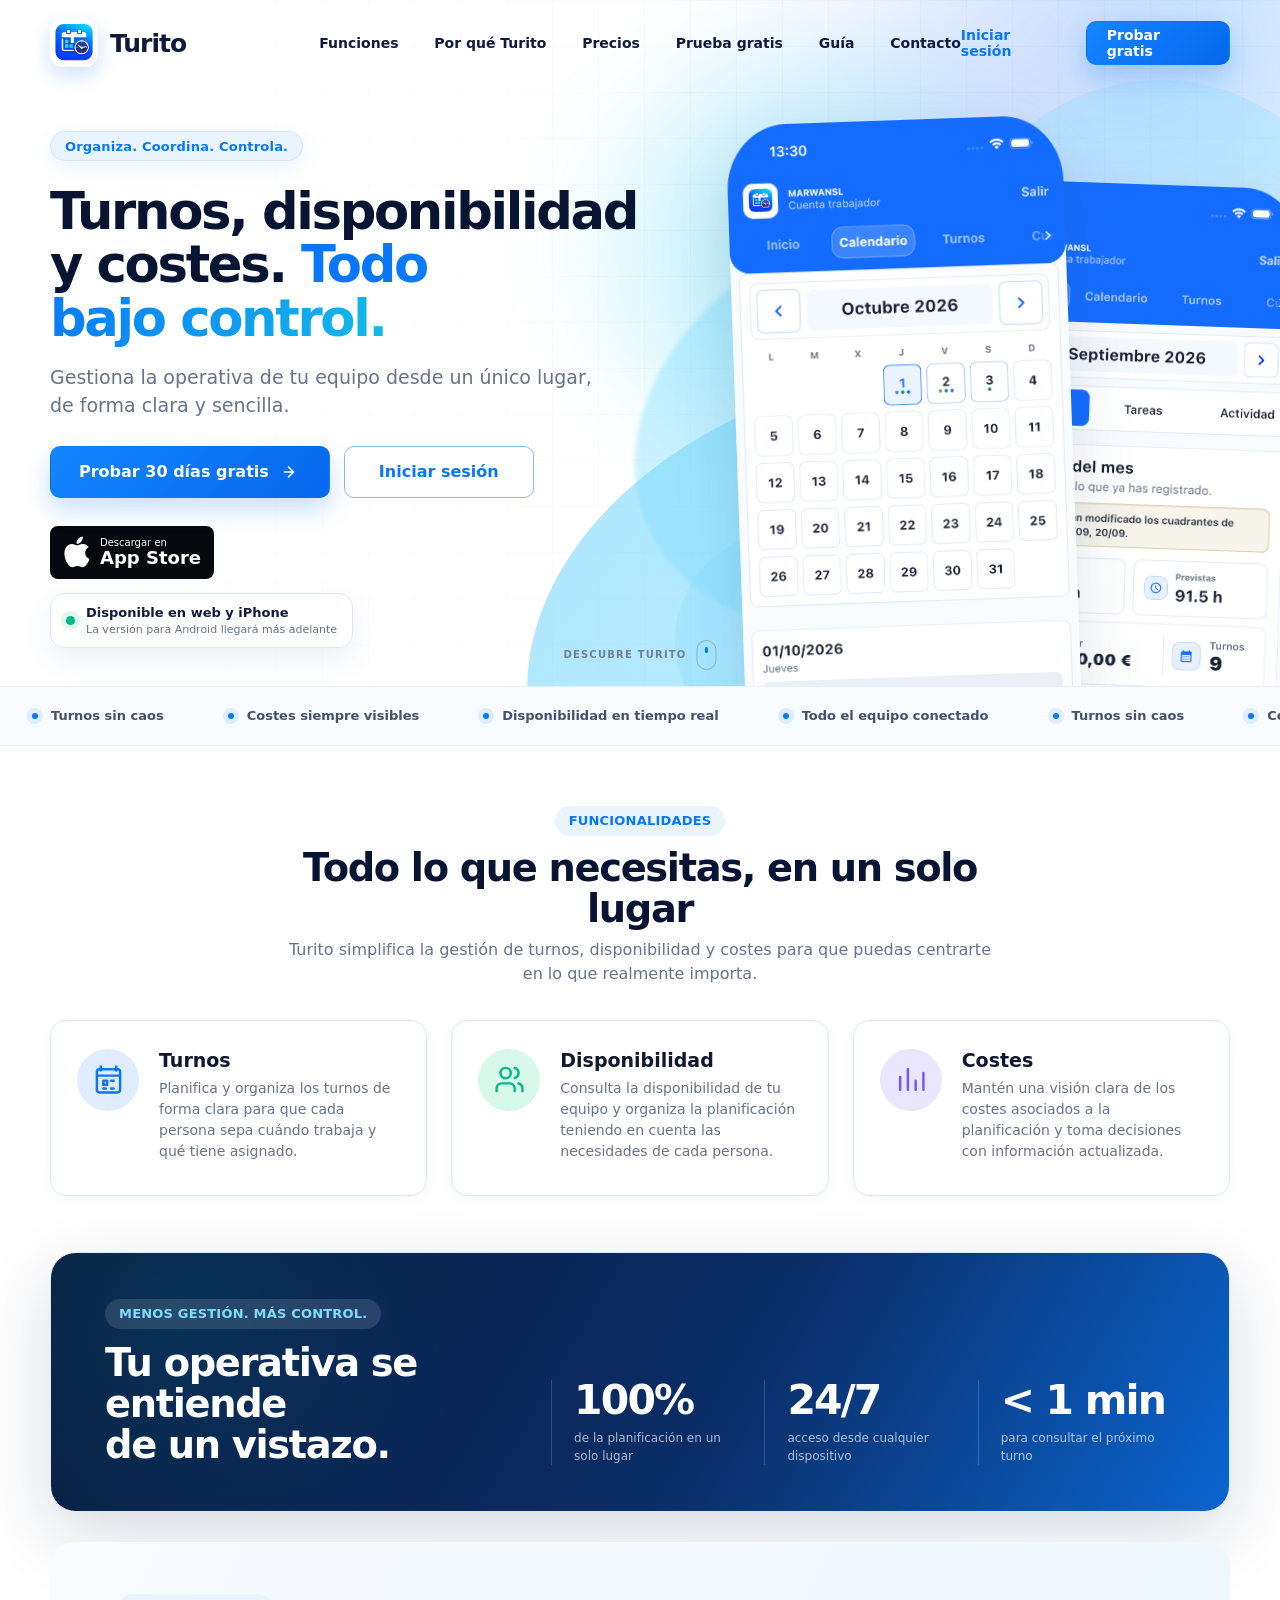
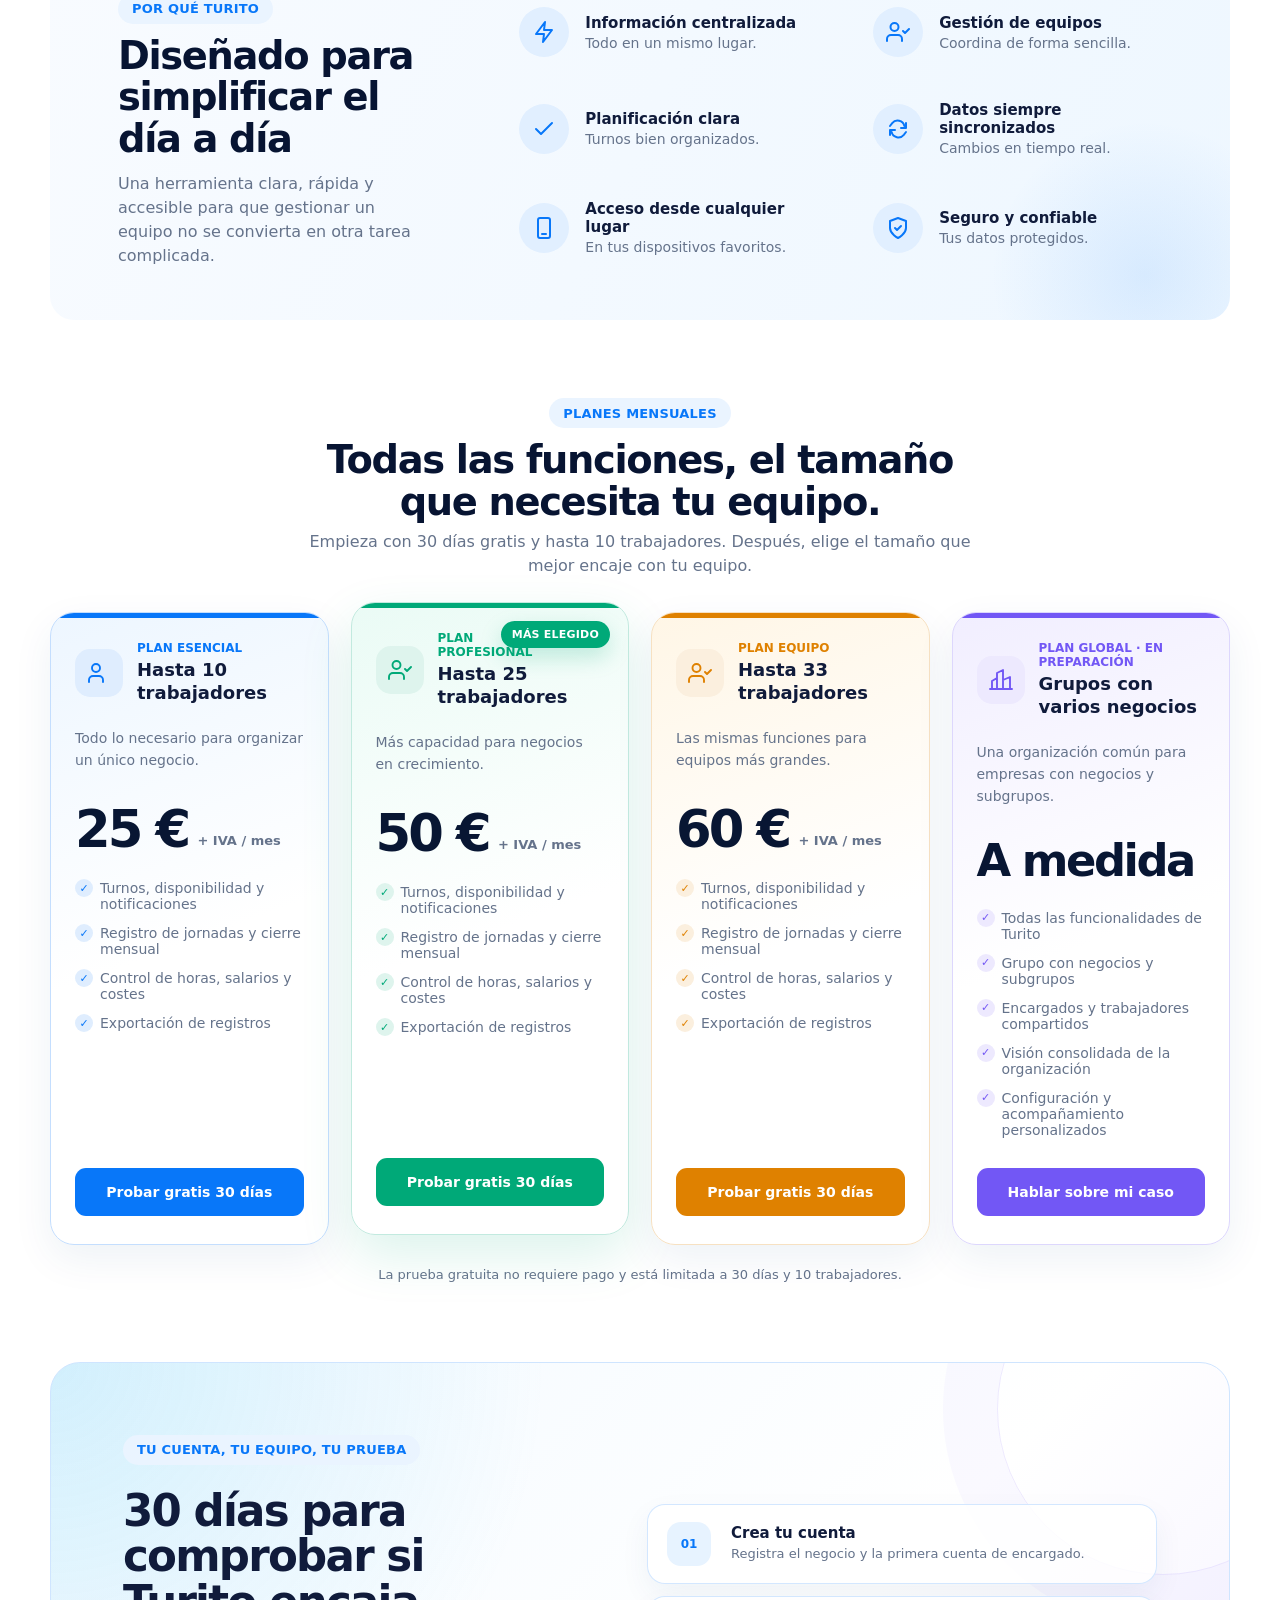
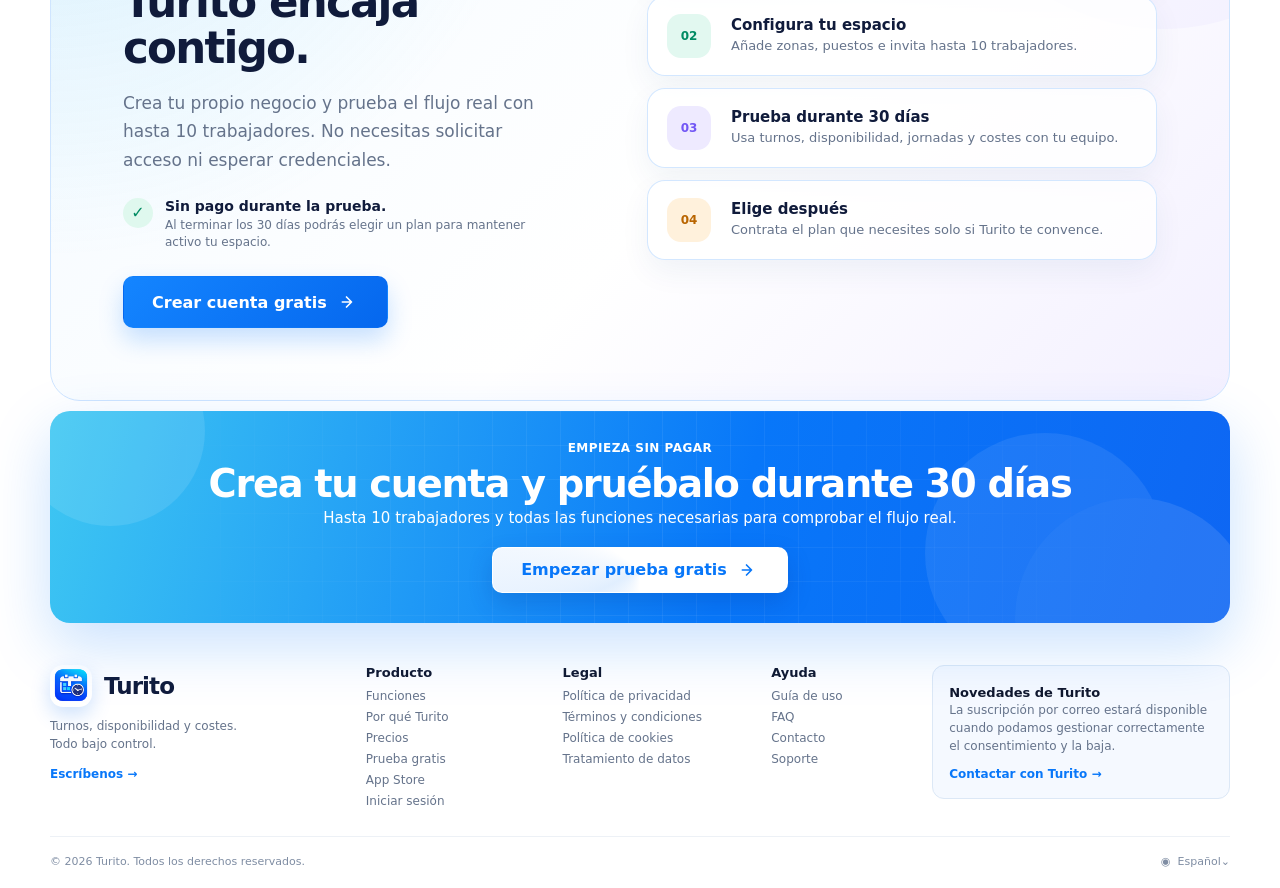
==== commit 6791741e: "Corregir errata en Plan Global y alinear prueba a 30 dias Elimina un caracter suelto que se renderiz" ====
--- a/index.html
+++ b/index.html
@@ -72,8 +72,8 @@
 
         <div class="phone-stage" aria-label="Capturas de la aplicación móvil Turito" data-phone-stage>
           <div class="phone-glow"></div>
-          <img class="phone phone-back" src="assets/turito-home.png" alt="Pantalla de inicio de Turito con el resumen del mes" width="1206" height="2622">
-          <img class="phone phone-front" src="assets/turito-calendar.png" alt="Calendario de turnos y disponibilidad en Turito" width="1206" height="2622">
+          <img class="phone phone-back" src="assets/turito-home.png?v=20261009" alt="Pantalla de inicio de Turito con el resumen del mes" width="1206" height="2622">
+          <img class="phone phone-front" src="assets/turito-calendar.png?v=20261009" alt="Calendario de turnos y disponibilidad en Turito" width="1206" height="2622">
         </div>
       </div>
       <a class="scroll-cue" href="#funciones" aria-label="Descubrir las funcionalidades">
@@ -271,7 +271,7 @@
           <ul class="plan-features">
             <li>Todas las funcionalidades de Turito</li>
             <li>Grupo con negocios y subgrupos</li>
-            <li>Encargados y trabajadores compartidos</li>R
+            <li>Encargados y trabajadores compartidos</li>
             <li>Visión consolidada de la organización</li>
             <li>Configuración y acompañamiento personalizados</li>
           </ul>
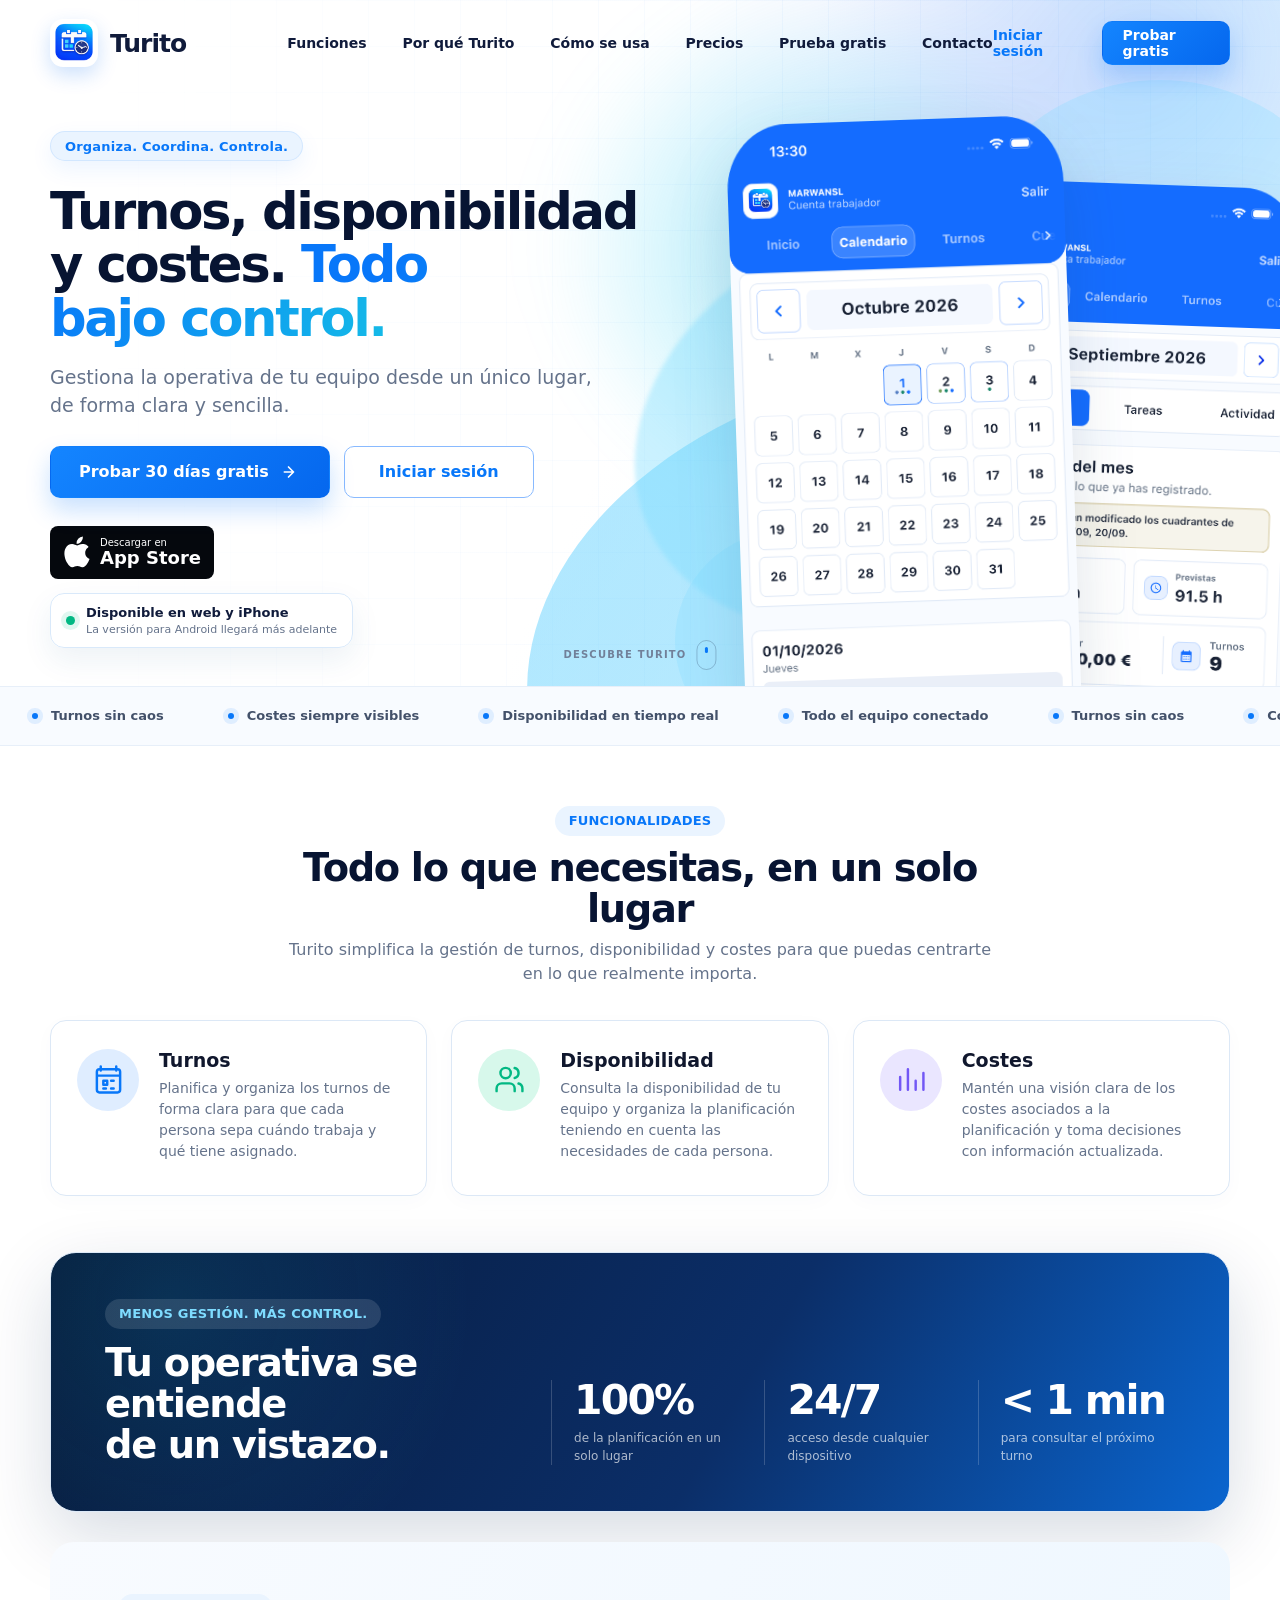
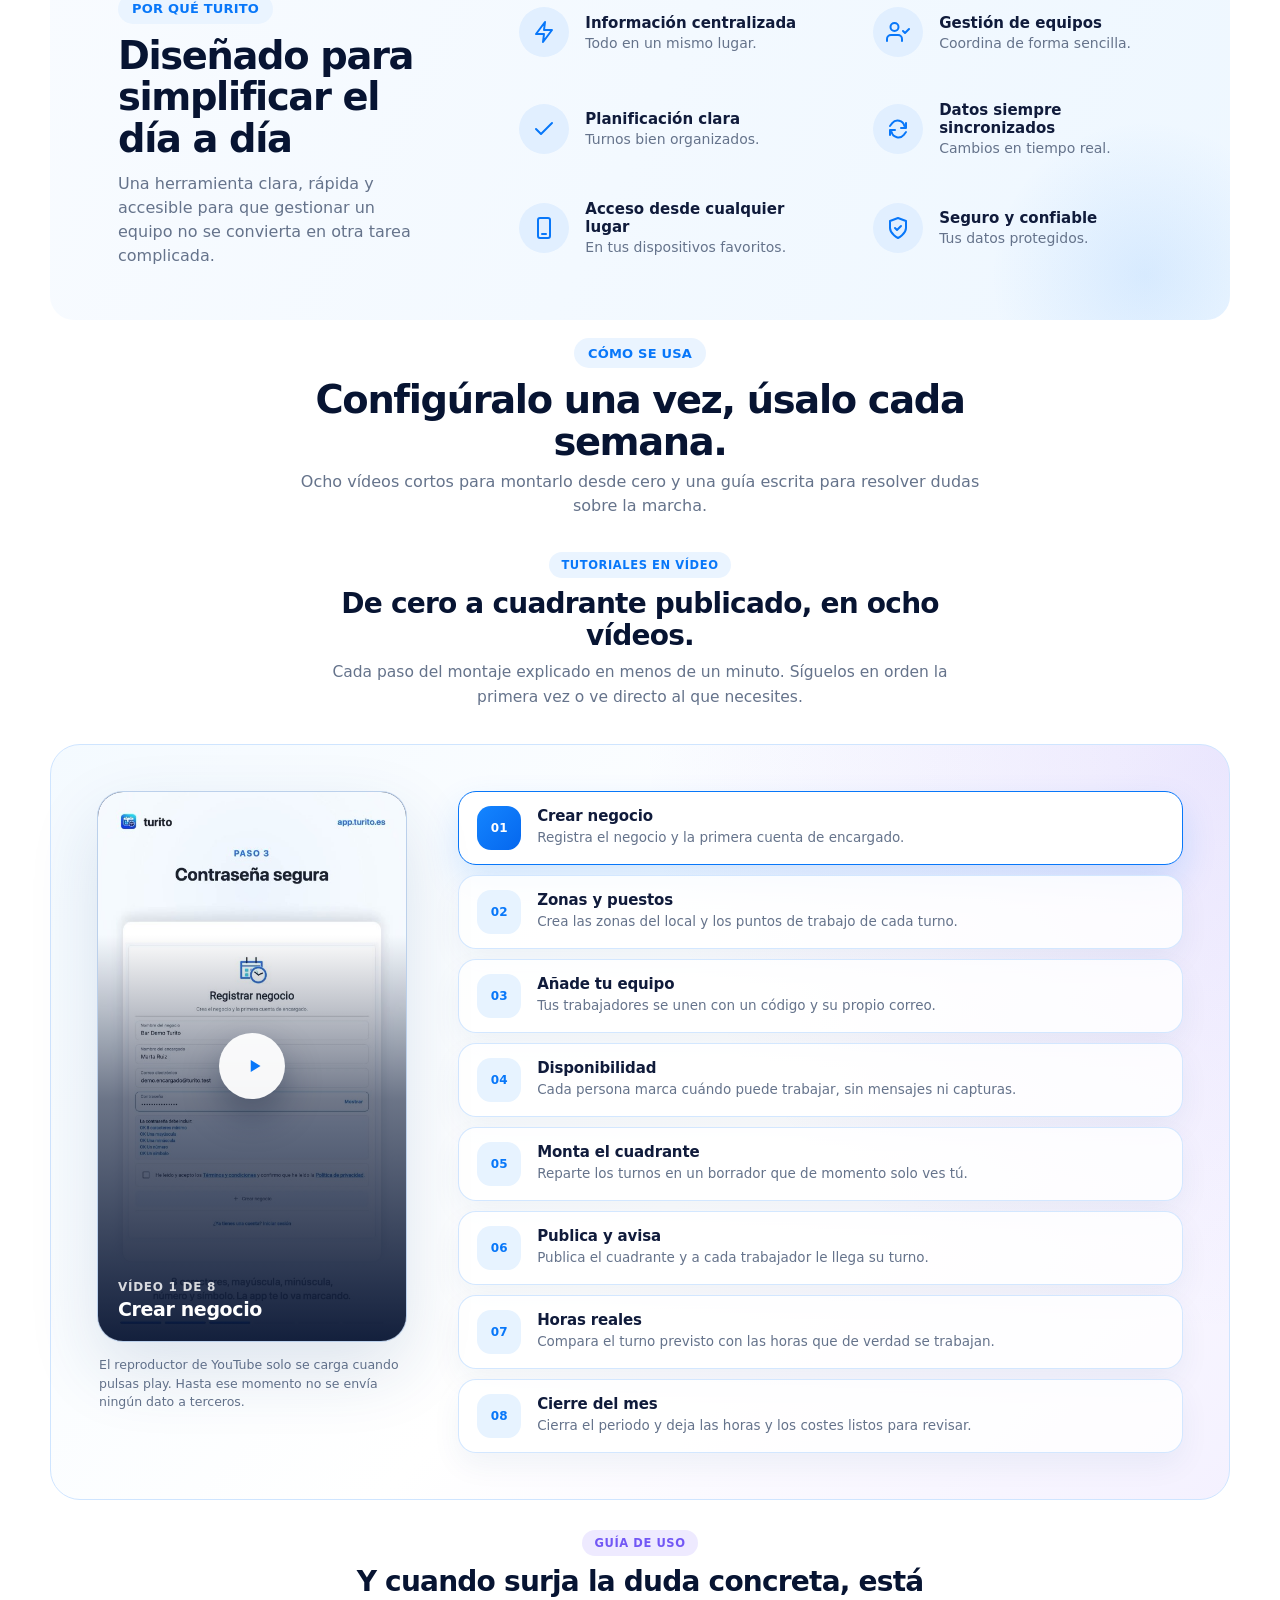
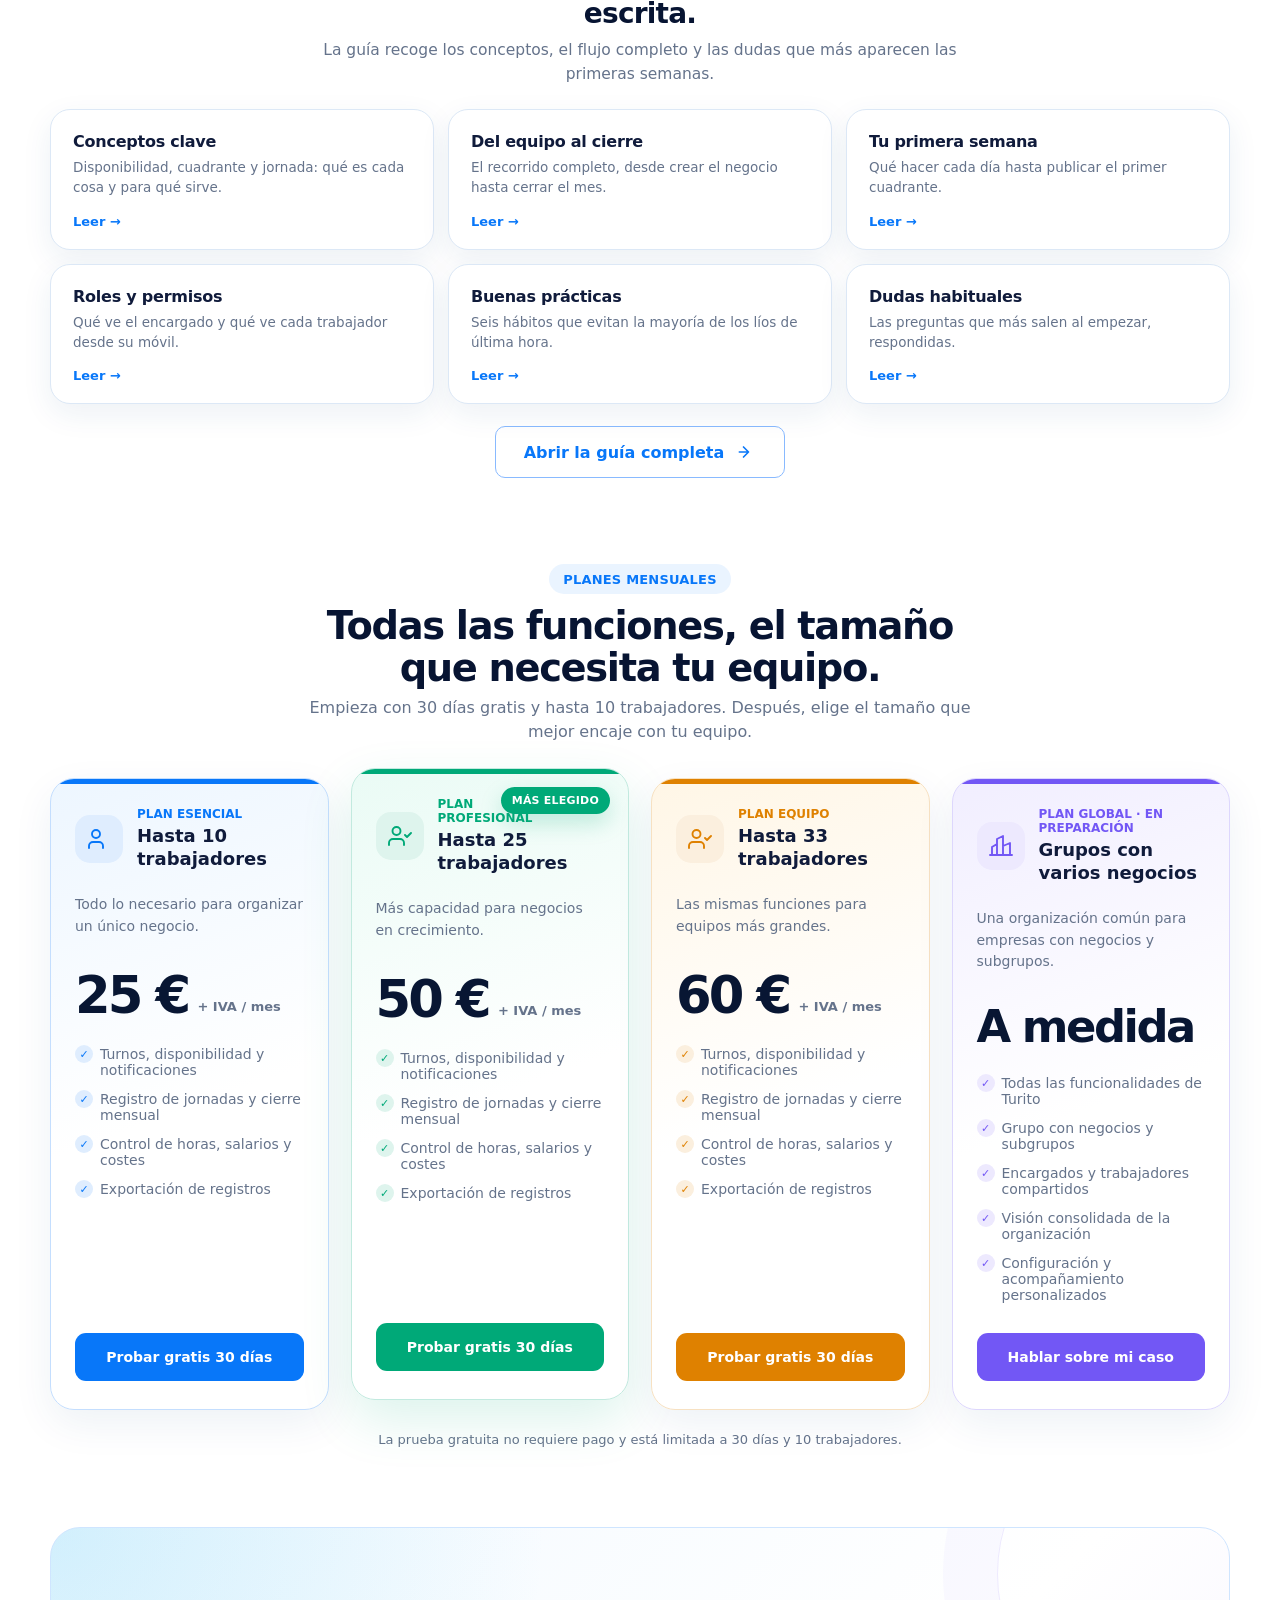
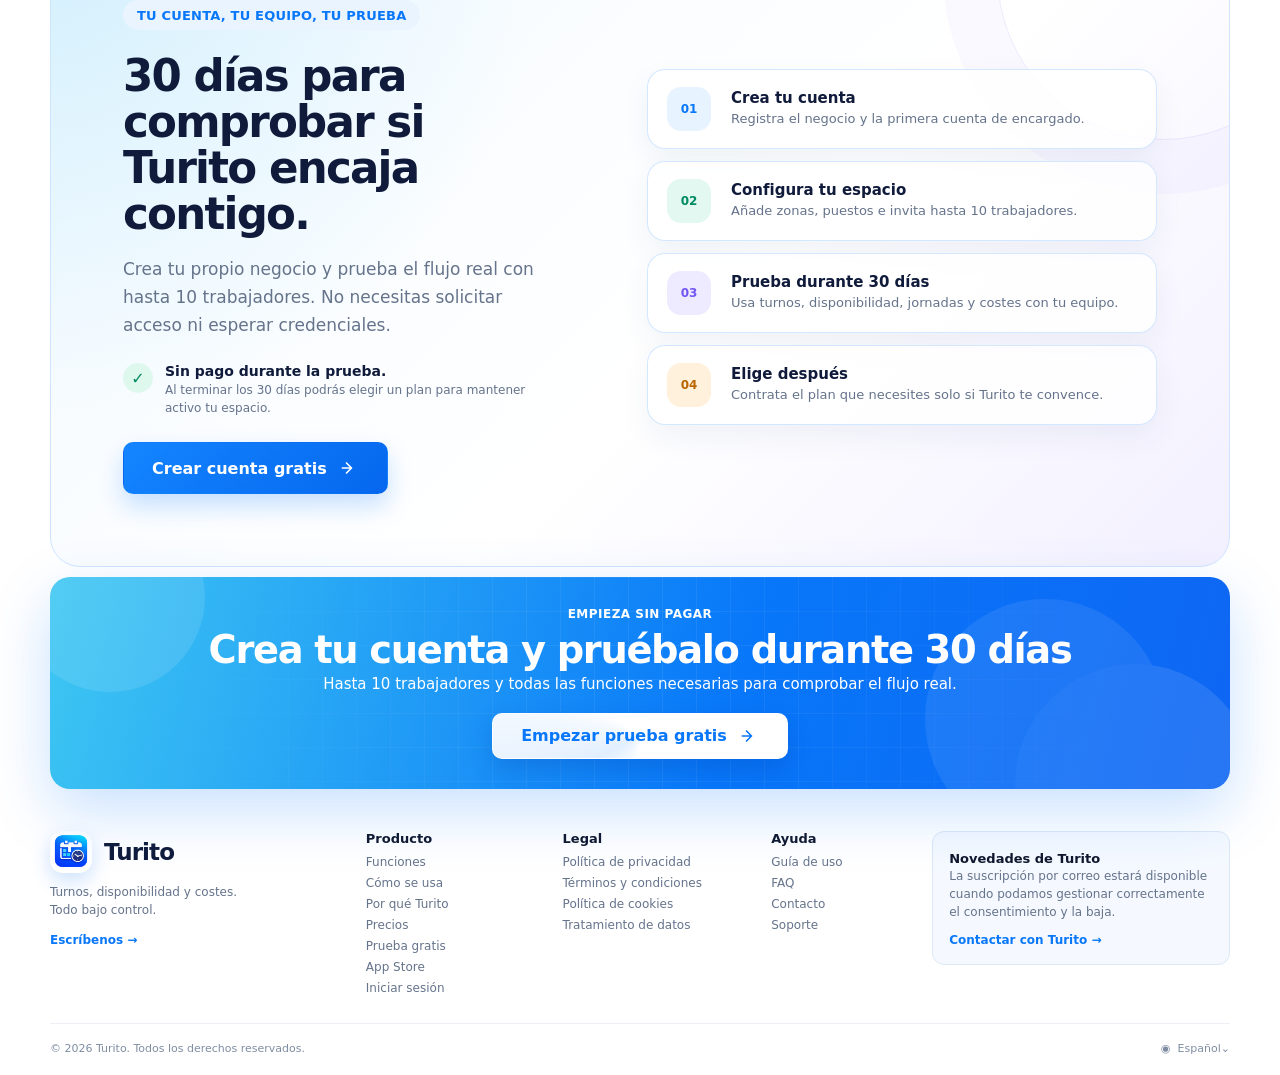
==== commit 50890ffa: "Anadir la seccion Como se usa con tutoriales y guia Agrupa en un unico apartado los ocho tutoriales " ====
--- a/index.html
+++ b/index.html
@@ -23,10 +23,10 @@
       <nav class="nav-links" id="mainNav" aria-label="Navegación principal">
         <a href="#funciones">Funciones</a>
         <a href="#por-que-turito">Por qué Turito</a>
+        <a href="#como-se-usa">Cómo se usa</a>
         <a href="#precios">Precios</a>
         <a href="#prueba">Prueba gratis</a>
-        <a href="guia.html">Guía</a>
-        <a href="mailto:privacidad@turito.es">Contacto</a>
+        <a href="mailto:contacto@turito.es">Contacto</a>
       </nav>
 
       <div class="header-actions">
@@ -188,6 +188,163 @@
       </div>
     </section>
 
+    <section id="como-se-usa" class="section howto-section" aria-labelledby="howto-title">
+      <div class="section-heading centered" data-reveal>
+        <p class="eyebrow">Cómo se usa</p>
+        <h2 id="howto-title">Configúralo una vez, úsalo cada semana.</h2>
+        <p>Ocho vídeos cortos para montarlo desde cero y una guía escrita para resolver dudas sobre la marcha.</p>
+      </div>
+
+      <div class="howto-block" id="tutoriales" data-reveal>
+        <div class="howto-block-head">
+          <p class="howto-tag">Tutoriales en vídeo</p>
+          <h3>De cero a cuadrante publicado, en ocho vídeos.</h3>
+          <p>Cada paso del montaje explicado en menos de un minuto. Síguelos en orden la primera vez o ve directo al que necesites.</p>
+        </div>
+
+          <div class="tutorials-layout" data-tutorials>
+          <div class="tutorial-stage">
+            <div class="tutorial-frame" data-tutorial-frame>
+              <a class="tutorial-cover" href="https://www.youtube.com/shorts/VlgGDYWblR4" target="_blank" rel="noopener noreferrer" data-tutorial-cover>
+                <img src="assets/tutoriales/01-crear-negocio.jpg" alt="" width="540" height="960" loading="lazy" decoding="async">
+                <span class="tutorial-cover-shade" aria-hidden="true"></span>
+                <span class="tutorial-cover-play" aria-hidden="true">
+                  <svg viewBox="0 0 24 24"><path d="M9 6.5v11l9-5.5-9-5.5Z"/></svg>
+                </span>
+                <span class="tutorial-cover-copy">
+                  <small>Vídeo 1 de 8</small>
+                  <strong>Crear negocio</strong>
+                </span>
+              </a>
+            </div>
+            <p class="tutorial-privacy">El reproductor de YouTube solo se carga cuando pulsas play. Hasta ese momento no se envía ningún dato a terceros.</p>
+          </div>
+
+          <ol class="tutorial-list">
+            <li>
+              <a class="tutorial-item is-active" href="https://www.youtube.com/shorts/VlgGDYWblR4" target="_blank" rel="noopener noreferrer" data-tutorial-item data-video="VlgGDYWblR4" data-title="Crear negocio">
+                <span class="tutorial-index">01</span>
+                <span class="tutorial-copy">
+                  <strong>Crear negocio</strong>
+                  <small>Registra el negocio y la primera cuenta de encargado.</small>
+                </span>
+              </a>
+            </li>
+            <li>
+              <a class="tutorial-item" href="https://www.youtube.com/shorts/B0-GFLSVLFE" target="_blank" rel="noopener noreferrer" data-tutorial-item data-video="B0-GFLSVLFE" data-title="Zonas y puestos">
+                <span class="tutorial-index">02</span>
+                <span class="tutorial-copy">
+                  <strong>Zonas y puestos</strong>
+                  <small>Crea las zonas del local y los puntos de trabajo de cada turno.</small>
+                </span>
+              </a>
+            </li>
+            <li>
+              <a class="tutorial-item" href="https://www.youtube.com/shorts/Te9BGYU6O-o" target="_blank" rel="noopener noreferrer" data-tutorial-item data-video="Te9BGYU6O-o" data-title="Añade tu equipo">
+                <span class="tutorial-index">03</span>
+                <span class="tutorial-copy">
+                  <strong>Añade tu equipo</strong>
+                  <small>Tus trabajadores se unen con un código y su propio correo.</small>
+                </span>
+              </a>
+            </li>
+            <li>
+              <a class="tutorial-item" href="https://www.youtube.com/shorts/p4pg93XO4lA" target="_blank" rel="noopener noreferrer" data-tutorial-item data-video="p4pg93XO4lA" data-title="Disponibilidad">
+                <span class="tutorial-index">04</span>
+                <span class="tutorial-copy">
+                  <strong>Disponibilidad</strong>
+                  <small>Cada persona marca cuándo puede trabajar, sin mensajes ni capturas.</small>
+                </span>
+              </a>
+            </li>
+            <li>
+              <a class="tutorial-item" href="https://www.youtube.com/shorts/JjE0AMk_bb8" target="_blank" rel="noopener noreferrer" data-tutorial-item data-video="JjE0AMk_bb8" data-title="Monta el cuadrante">
+                <span class="tutorial-index">05</span>
+                <span class="tutorial-copy">
+                  <strong>Monta el cuadrante</strong>
+                  <small>Reparte los turnos en un borrador que de momento solo ves tú.</small>
+                </span>
+              </a>
+            </li>
+            <li>
+              <a class="tutorial-item" href="https://www.youtube.com/shorts/8bjpPhDPboo" target="_blank" rel="noopener noreferrer" data-tutorial-item data-video="8bjpPhDPboo" data-title="Publica y avisa">
+                <span class="tutorial-index">06</span>
+                <span class="tutorial-copy">
+                  <strong>Publica y avisa</strong>
+                  <small>Publica el cuadrante y a cada trabajador le llega su turno.</small>
+                </span>
+              </a>
+            </li>
+            <li>
+              <a class="tutorial-item" href="https://www.youtube.com/shorts/cNtOaA_A2Og" target="_blank" rel="noopener noreferrer" data-tutorial-item data-video="cNtOaA_A2Og" data-title="Horas reales">
+                <span class="tutorial-index">07</span>
+                <span class="tutorial-copy">
+                  <strong>Horas reales</strong>
+                  <small>Compara el turno previsto con las horas que de verdad se trabajan.</small>
+                </span>
+              </a>
+            </li>
+            <li>
+              <a class="tutorial-item" href="https://www.youtube.com/shorts/FFsl-81Nznw" target="_blank" rel="noopener noreferrer" data-tutorial-item data-video="FFsl-81Nznw" data-title="Cierre del mes">
+                <span class="tutorial-index">08</span>
+                <span class="tutorial-copy">
+                  <strong>Cierre del mes</strong>
+                  <small>Cierra el periodo y deja las horas y los costes listos para revisar.</small>
+                </span>
+              </a>
+            </li>
+          </ol>
+        </div>
+      </div>
+
+      <div class="howto-block" id="guia" data-reveal>
+        <div class="howto-block-head">
+          <p class="howto-tag alt">Guía de uso</p>
+          <h3>Y cuando surja la duda concreta, está escrita.</h3>
+          <p>La guía recoge los conceptos, el flujo completo y las dudas que más aparecen las primeras semanas.</p>
+        </div>
+
+        <div class="guide-grid">
+          <a class="guide-card" href="guia.html#conceptos">
+            <strong>Conceptos clave</strong>
+            <small>Disponibilidad, cuadrante y jornada: qué es cada cosa y para qué sirve.</small>
+            <span aria-hidden="true">Leer</span>
+          </a>
+          <a class="guide-card" href="guia.html#como-funciona">
+            <strong>Del equipo al cierre</strong>
+            <small>El recorrido completo, desde crear el negocio hasta cerrar el mes.</small>
+            <span aria-hidden="true">Leer</span>
+          </a>
+          <a class="guide-card" href="guia.html#primeros-pasos">
+            <strong>Tu primera semana</strong>
+            <small>Qué hacer cada día hasta publicar el primer cuadrante.</small>
+            <span aria-hidden="true">Leer</span>
+          </a>
+          <a class="guide-card" href="guia.html#roles">
+            <strong>Roles y permisos</strong>
+            <small>Qué ve el encargado y qué ve cada trabajador desde su móvil.</small>
+            <span aria-hidden="true">Leer</span>
+          </a>
+          <a class="guide-card" href="guia.html#recomendaciones">
+            <strong>Buenas prácticas</strong>
+            <small>Seis hábitos que evitan la mayoría de los líos de última hora.</small>
+            <span aria-hidden="true">Leer</span>
+          </a>
+          <a class="guide-card" href="guia.html#preguntas">
+            <strong>Dudas habituales</strong>
+            <small>Las preguntas que más salen al empezar, respondidas.</small>
+            <span aria-hidden="true">Leer</span>
+          </a>
+        </div>
+
+        <a class="button secondary guide-cta" href="guia.html">
+          Abrir la guía completa
+          <svg aria-hidden="true" viewBox="0 0 24 24"><path d="m9 18 6-6-6-6M4 12h11"/></svg>
+        </a>
+      </div>
+
+    </section>
+
     <section id="precios" class="section pricing-section" aria-labelledby="pricing-title">
       <div class="section-heading centered" data-reveal>
         <p class="eyebrow">Planes mensuales</p>
@@ -275,7 +432,7 @@
             <li>Visión consolidada de la organización</li>
             <li>Configuración y acompañamiento personalizados</li>
           </ul>
-          <a class="plan-button" href="mailto:privacidad@turito.es?subject=Plan%20Global%20Turito">Hablar sobre mi caso</a>
+          <a class="plan-button" href="mailto:contacto@turito.es?subject=Plan%20Global%20Turito">Hablar sobre mi caso</a>
         </article>
       </div>
       <p class="pricing-note">La prueba gratuita no requiere pago y está limitada a 30 días y 10 trabajadores.</p>
@@ -327,11 +484,12 @@
           <span>Turito</span>
         </a>
         <p>Turnos, disponibilidad y costes.<br>Todo bajo control.</p>
-        <a class="footer-contact-link" href="mailto:privacidad@turito.es">Escríbenos →</a>
+        <a class="footer-contact-link" href="mailto:contacto@turito.es">Escríbenos →</a>
       </div>
       <nav class="footer-column" aria-label="Producto">
         <strong>Producto</strong>
         <a href="#funciones">Funciones</a>
+        <a href="#como-se-usa">Cómo se usa</a>
         <a href="#por-que-turito">Por qué Turito</a>
         <a href="#precios">Precios</a>
         <a href="#prueba">Prueba gratis</a>
@@ -349,13 +507,13 @@
         <strong>Ayuda</strong>
         <a href="guia.html">Guía de uso</a>
         <a href="faq.html">FAQ</a>
-        <a href="mailto:privacidad@turito.es">Contacto</a>
-        <a href="mailto:privacidad@turito.es?subject=Soporte%20Turito">Soporte</a>
+        <a href="mailto:contacto@turito.es">Contacto</a>
+        <a href="mailto:contacto@turito.es?subject=Soporte%20Turito">Soporte</a>
       </nav>
       <div class="newsletter">
         <strong>Novedades de Turito</strong>
         <p>La suscripción por correo estará disponible cuando podamos gestionar correctamente el consentimiento y la baja.</p>
-        <a class="newsletter-link" href="mailto:privacidad@turito.es?subject=Información%20sobre%20Turito">Contactar con Turito →</a>
+        <a class="newsletter-link" href="mailto:contacto@turito.es?subject=Información%20sobre%20Turito">Contactar con Turito →</a>
       </div>
     </div>
     <div class="footer-bottom">
--- a/styles.css
+++ b/styles.css
@@ -2531,3 +2531,362 @@
     transform: rotate(2deg);
   }
 }
+
+/* Como se usa: tutoriales en video y guia escrita */
+
+.howto-section {
+  padding: 18px 0 8px;
+}
+
+.howto-block {
+  margin-top: 30px;
+  scroll-margin-top: 88px;
+}
+
+.howto-block-head {
+  max-width: 640px;
+  margin: 0 auto 22px;
+  text-align: center;
+}
+
+.howto-tag {
+  display: inline-flex;
+  align-items: center;
+  min-height: 26px;
+  margin: 0 0 10px;
+  border-radius: 999px;
+  padding: 0 12px;
+  background: #eaf4ff;
+  color: var(--blue);
+  font-size: 11.5px;
+  font-weight: 850;
+  letter-spacing: .05em;
+  text-transform: uppercase;
+}
+
+.howto-tag.alt {
+  background: #eeeaff;
+  color: var(--violet);
+}
+
+.howto-block-head h3 {
+  margin: 0 0 8px;
+  color: #071432;
+  font-size: clamp(22px, 2.2vw, 28px);
+  letter-spacing: -.028em;
+  line-height: 1.14;
+}
+
+.howto-block-head > p:last-child {
+  margin: 0;
+  color: var(--muted);
+  font-size: 15.5px;
+  line-height: 1.6;
+}
+
+.tutorials-layout {
+  display: grid;
+  grid-template-columns: minmax(250px, 310px) minmax(0, 1fr);
+  gap: clamp(28px, 4vw, 54px);
+  align-items: start;
+  margin-top: 34px;
+  border: 1px solid #cfe5ff;
+  border-radius: 30px;
+  padding: clamp(26px, 4vw, 46px);
+  background:
+    radial-gradient(circle at 100% 0, rgba(114, 87, 245, .14), transparent 42%),
+    linear-gradient(135deg, #f4faff, #fff 56%, #f4f1ff);
+}
+
+.tutorial-frame {
+  position: relative;
+  overflow: hidden;
+  border: 1px solid rgba(207, 229, 255, .9);
+  border-radius: 26px;
+  aspect-ratio: 9 / 16;
+  background: #0b1430;
+  box-shadow: var(--shadow-lg);
+}
+
+.tutorial-frame iframe {
+  display: block;
+  width: 100%;
+  height: 100%;
+  border: 0;
+}
+
+.tutorial-cover {
+  position: relative;
+  display: block;
+  width: 100%;
+  height: 100%;
+  text-decoration: none;
+}
+
+.tutorial-cover img {
+  display: block;
+  width: 100%;
+  height: 100%;
+  object-fit: cover;
+}
+
+.tutorial-cover-shade {
+  position: absolute;
+  inset: 0;
+  background: linear-gradient(
+    180deg,
+    rgba(7, 20, 50, 0) 26%,
+    rgba(7, 20, 50, .58) 56%,
+    rgba(7, 20, 50, .95)
+  );
+}
+
+.tutorial-cover-play {
+  position: absolute;
+  top: 50%;
+  left: 50%;
+  display: grid;
+  width: 66px;
+  height: 66px;
+  translate: -50% -50%;
+  place-items: center;
+  border-radius: 999px;
+  background: rgba(255, 255, 255, .94);
+  box-shadow: 0 16px 36px rgba(7, 20, 50, .34);
+  transition: transform .25s cubic-bezier(.2, .7, .2, 1);
+}
+
+.tutorial-cover-play svg {
+  width: 26px;
+  height: 26px;
+  margin-left: 3px;
+  fill: var(--blue);
+}
+
+.tutorial-cover:hover .tutorial-cover-play,
+.tutorial-cover:focus-visible .tutorial-cover-play {
+  transform: scale(1.08);
+}
+
+.tutorial-cover-copy {
+  position: absolute;
+  right: 20px;
+  bottom: 20px;
+  left: 20px;
+  color: #fff;
+}
+
+.tutorial-cover-copy small {
+  display: block;
+  margin-bottom: 4px;
+  font-size: 12px;
+  font-weight: 800;
+  letter-spacing: .06em;
+  text-transform: uppercase;
+  opacity: .82;
+}
+
+.tutorial-cover-copy strong {
+  display: block;
+  font-size: 19px;
+  letter-spacing: -.02em;
+  line-height: 1.2;
+}
+
+.tutorial-privacy {
+  margin: 14px 2px 0;
+  color: var(--muted);
+  font-size: 12.5px;
+  line-height: 1.5;
+}
+
+.tutorial-list {
+  display: grid;
+  gap: 10px;
+  margin: 0;
+  padding: 0;
+  list-style: none;
+  counter-reset: none;
+}
+
+.tutorial-item {
+  display: grid;
+  grid-template-columns: 44px 1fr;
+  gap: 16px;
+  align-items: center;
+  border: 1px solid rgba(207, 229, 255, .9);
+  border-radius: 18px;
+  padding: 14px 18px;
+  background: rgba(255, 255, 255, .82);
+  box-shadow: 0 12px 30px rgba(20, 68, 122, .06);
+  text-decoration: none;
+  transition:
+    transform .25s cubic-bezier(.2, .7, .2, 1),
+    border-color .25s ease,
+    background .25s ease;
+}
+
+.tutorial-item:hover {
+  transform: translateX(4px);
+  border-color: #a9d2ff;
+  background: #fff;
+}
+
+.tutorial-item.is-active {
+  border-color: var(--blue);
+  background: #fff;
+  box-shadow: 0 16px 34px rgba(8, 119, 249, .16);
+}
+
+.tutorial-index {
+  display: grid;
+  width: 44px;
+  height: 44px;
+  place-items: center;
+  border-radius: 14px;
+  background: #e7f3ff;
+  color: var(--blue);
+  font-size: 12px;
+  font-weight: 900;
+}
+
+.tutorial-item.is-active .tutorial-index {
+  background: linear-gradient(135deg, #1485ff, #0567ee);
+  color: #fff;
+}
+
+.tutorial-copy strong {
+  display: block;
+  margin-bottom: 3px;
+  font-size: 15px;
+  letter-spacing: -.01em;
+}
+
+.tutorial-copy small {
+  display: block;
+  color: var(--muted);
+  font-size: 13.5px;
+  line-height: 1.45;
+}
+
+@media (max-width: 920px) {
+  .tutorials-layout {
+    grid-template-columns: minmax(0, 1fr);
+    justify-items: center;
+  }
+
+  .tutorial-stage {
+    width: min(100%, 300px);
+  }
+
+  .tutorial-list {
+    width: 100%;
+  }
+}
+
+@media (max-width: 640px) {
+  .tutorial-item {
+    grid-template-columns: 38px 1fr;
+    gap: 13px;
+    padding: 13px 15px;
+  }
+
+  .tutorial-index {
+    width: 38px;
+    height: 38px;
+    border-radius: 12px;
+  }
+}
+
+@media (prefers-reduced-motion: reduce) {
+  .tutorial-item,
+  .tutorial-cover-play {
+    transition: none;
+  }
+
+  .tutorial-item:hover {
+    transform: none;
+  }
+}
+
+.guide-grid {
+  display: grid;
+  grid-template-columns: repeat(3, minmax(0, 1fr));
+  gap: 14px;
+}
+
+.guide-card {
+  display: flex;
+  flex-direction: column;
+  border: 1px solid #dce8f6;
+  border-radius: 20px;
+  padding: 22px 22px 20px;
+  background: #fff;
+  box-shadow: var(--shadow-sm);
+  text-decoration: none;
+  transition:
+    transform .25s cubic-bezier(.2, .7, .2, 1),
+    border-color .25s ease,
+    box-shadow .25s ease;
+}
+
+.guide-card:hover {
+  transform: translateY(-4px);
+  border-color: #a9d2ff;
+  box-shadow: 0 20px 44px rgba(20, 68, 122, .12);
+}
+
+.guide-card strong {
+  margin-bottom: 6px;
+  font-size: 16px;
+  letter-spacing: -.015em;
+}
+
+.guide-card small {
+  color: var(--muted);
+  font-size: 13.5px;
+  line-height: 1.5;
+}
+
+.guide-card > span {
+  margin-top: 16px;
+  color: var(--blue);
+  font-size: 13px;
+  font-weight: 800;
+}
+
+.guide-card > span::after {
+  content: " →";
+}
+
+.guide-cta {
+  display: flex;
+  width: fit-content;
+  margin: 22px auto 0;
+}
+
+@media (max-width: 920px) {
+  .guide-grid {
+    grid-template-columns: repeat(2, minmax(0, 1fr));
+  }
+}
+
+@media (max-width: 640px) {
+  .guide-grid {
+    grid-template-columns: minmax(0, 1fr);
+  }
+
+  .guide-cta {
+    width: 100%;
+  }
+}
+
+@media (prefers-reduced-motion: reduce) {
+  .guide-card {
+    transition: none;
+  }
+
+  .guide-card:hover {
+    transform: none;
+  }
+}
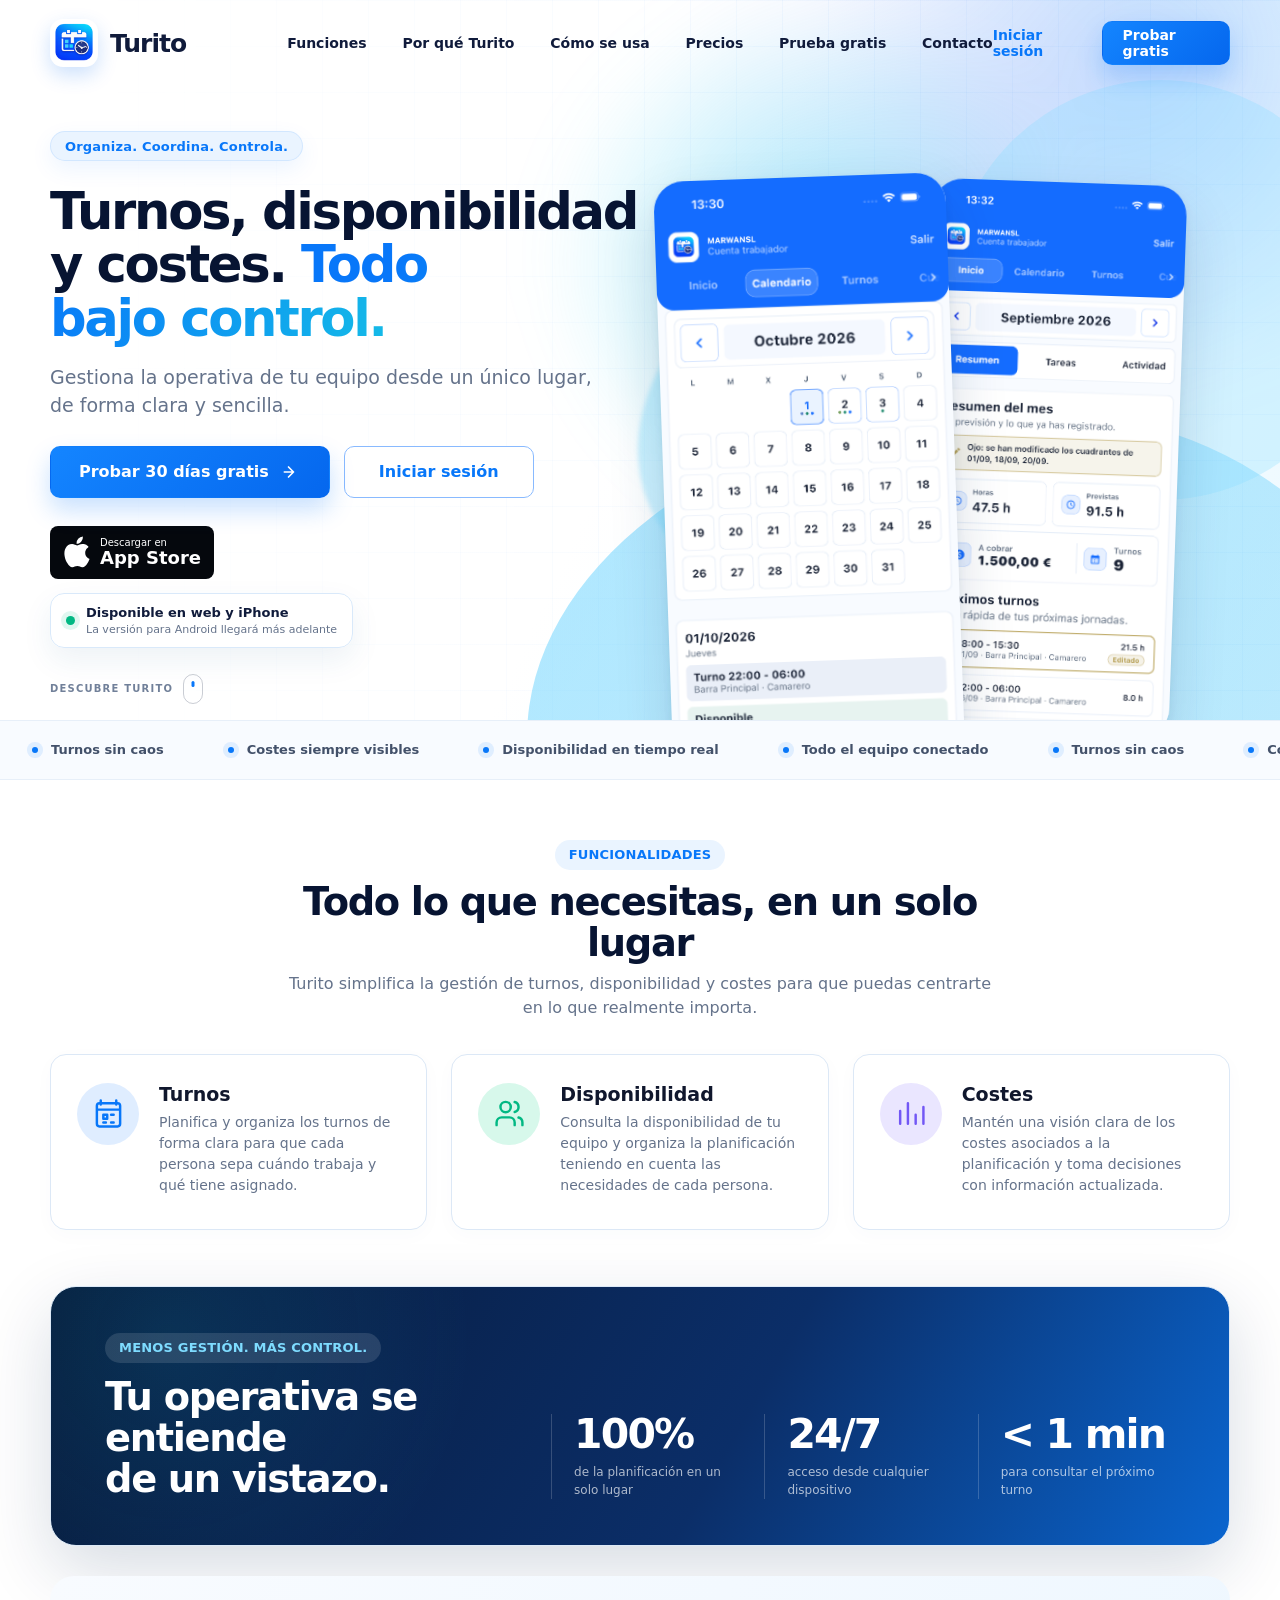
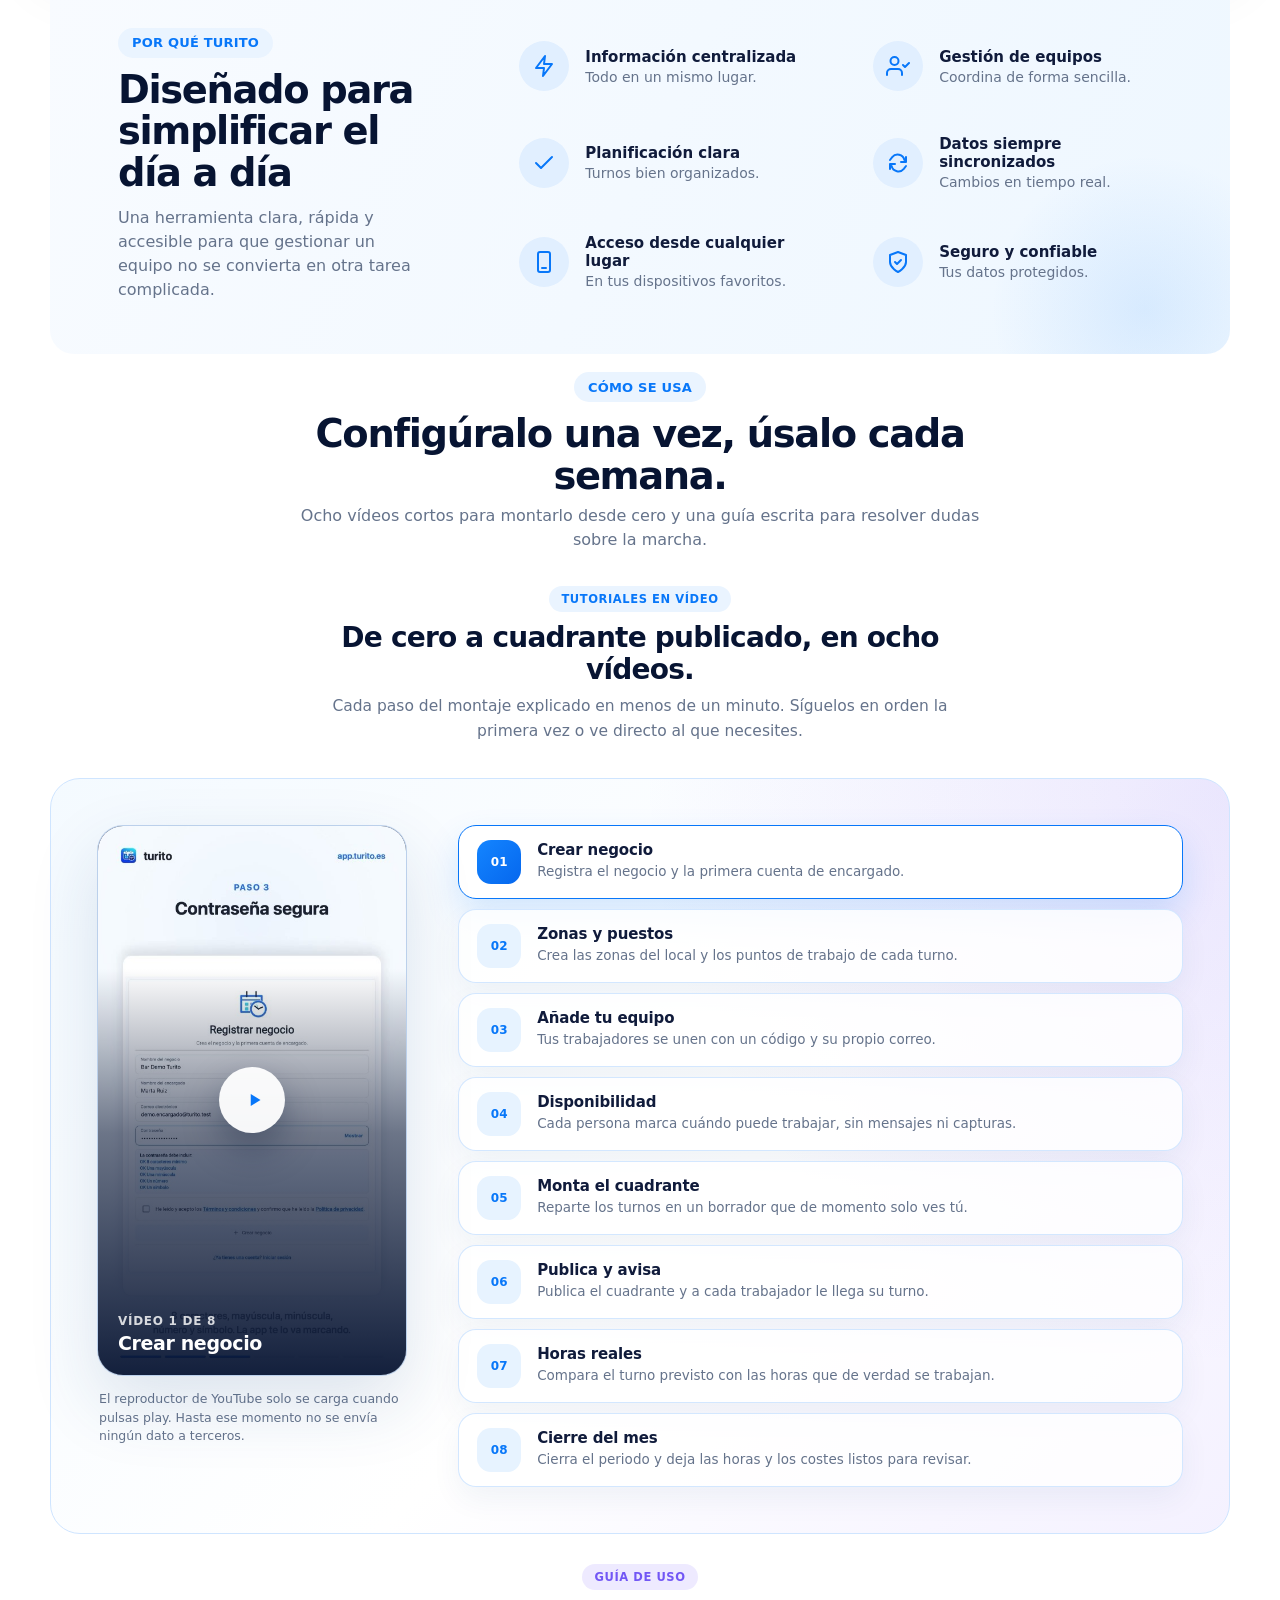
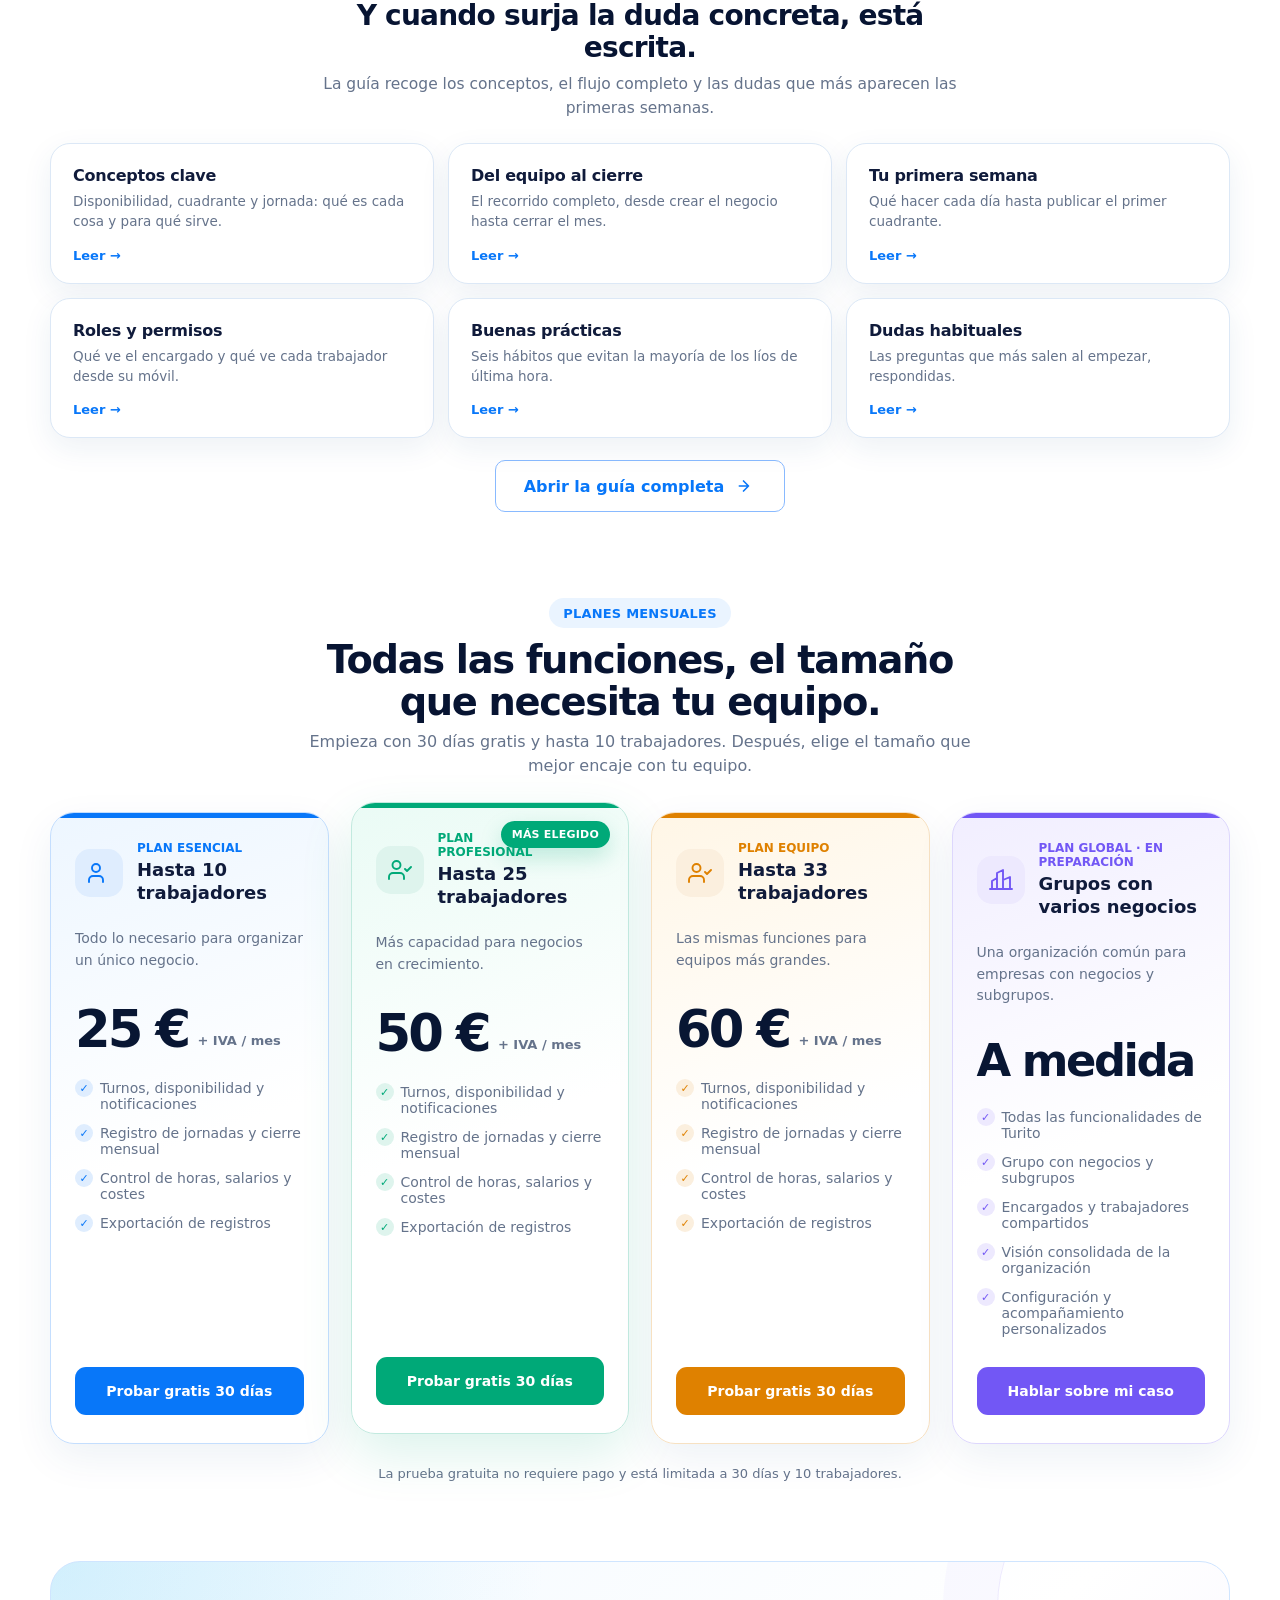
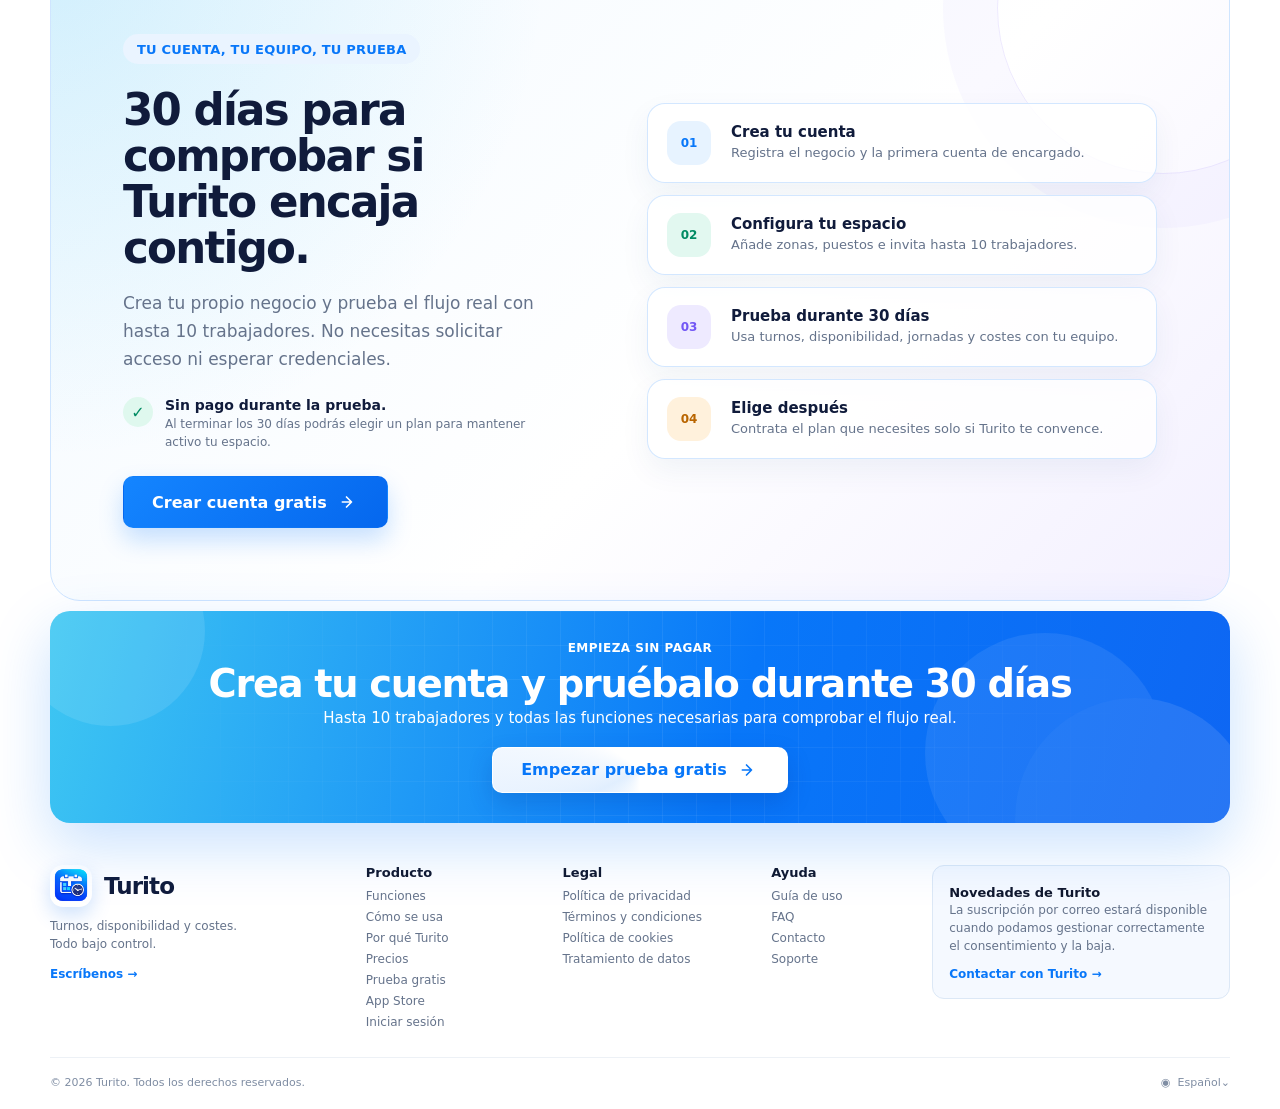
==== commit 706cfb45: "Presentar las capturas del hero como tarjetas flotantes Sustituye el marco de dispositivo por un tra" ====
--- a/index.html
+++ b/index.html
@@ -7,7 +7,7 @@
   <meta name="description" content="Turito centraliza los turnos, la disponibilidad de tu equipo y los costes del negocio en una herramienta clara y sencilla.">
   <meta name="theme-color" content="#0877f9">
   <meta name="referrer" content="strict-origin-when-cross-origin">
-  <meta http-equiv="Content-Security-Policy" content="default-src 'self'; script-src 'self'; style-src 'self' 'unsafe-inline'; img-src 'self' data:; font-src 'self'; connect-src 'none'; object-src 'none'; base-uri 'self'; form-action 'self'; frame-src 'none'; media-src 'none'; worker-src 'none'">
+  <meta http-equiv="Content-Security-Policy" content="default-src 'self'; script-src 'self'; style-src 'self' 'unsafe-inline'; img-src 'self' data:; font-src 'self'; connect-src 'none'; object-src 'none'; base-uri 'self'; form-action 'self'; frame-src https://www.youtube-nocookie.com; media-src 'none'; worker-src 'none'">
   <link rel="icon" href="assets/turito-logo.png">
   <link rel="stylesheet" href="styles.css">
 </head>
@@ -72,8 +72,16 @@
 
         <div class="phone-stage" aria-label="Capturas de la aplicación móvil Turito" data-phone-stage>
           <div class="phone-glow"></div>
-          <img class="phone phone-back" src="assets/turito-home.png?v=20261009" alt="Pantalla de inicio de Turito con el resumen del mes" width="1206" height="2622">
-          <img class="phone phone-front" src="assets/turito-calendar.png?v=20261009" alt="Calendario de turnos y disponibilidad en Turito" width="1206" height="2622">
+          <div class="phone phone-back">
+            <div class="phone-screen">
+              <img src="assets/turito-home.png?v=20261009" alt="Pantalla de inicio de Turito con el resumen del mes" width="1206" height="2622">
+            </div>
+          </div>
+          <div class="phone phone-front">
+            <div class="phone-screen">
+              <img src="assets/turito-calendar.png?v=20261009" alt="Calendario de turnos y disponibilidad en Turito" width="1206" height="2622">
+            </div>
+          </div>
         </div>
       </div>
       <a class="scroll-cue" href="#funciones" aria-label="Descubrir las funcionalidades">
--- a/styles.css
+++ b/styles.css
@@ -299,7 +299,7 @@
 .hero-copy {
   position: relative;
   z-index: 5;
-  padding: 45px 0 38px;
+  padding: 45px 0 72px;
 }
 
 .eyebrow {
@@ -443,7 +443,7 @@
 .phone-stage {
   position: relative;
   align-self: stretch;
-  min-width: 620px;
+  min-width: 0;
   pointer-events: none;
 }
 
@@ -462,24 +462,41 @@
 .phone {
   position: absolute;
   z-index: 2;
-  width: 336px;
-  height: auto;
-  filter: drop-shadow(0 26px 30px rgba(27, 65, 92, .14));
-  border-radius: 18% / 9%;
+  width: 292px;
+  border-radius: 30px;
+  box-shadow:
+    0 2px 8px rgba(21, 56, 97, .07),
+    0 26px 54px rgba(21, 56, 97, .17);
   user-select: none;
 }
 
+.phone-screen {
+  position: relative;
+  overflow: hidden;
+  aspect-ratio: 1206 / 2622;
+  border-radius: inherit;
+  background: #f4f8ff;
+  box-shadow: inset 0 0 0 1px rgba(10, 36, 70, .08);
+}
+
+.phone-screen img {
+  display: block;
+  width: 100%;
+  height: 100%;
+  object-fit: cover;
+}
+
 .phone-front {
-  bottom: -165px;
-  left: 12%;
+  bottom: -92px;
+  left: 0;
   z-index: 3;
   transform: rotate(-2deg);
 }
 
 .phone-back {
-  right: -1%;
-  bottom: -190px;
-  width: 318px;
+  left: 46%;
+  bottom: -14px;
+  width: 254px;
   transform: rotate(2deg);
 }
 
@@ -1473,16 +1490,16 @@
   }
 
   .phone-stage {
-    min-width: 540px;
-    transform: translateX(-20px);
+    min-width: 0;
+    transform: none;
   }
 
   .phone {
-    width: 300px;
+    width: 266px;
   }
 
   .phone-back {
-    width: 286px;
+    width: 232px;
   }
 
   .why-panel {
@@ -1579,26 +1596,27 @@
   }
 
   .phone-stage {
-    width: min(660px, 100%);
+    width: min(620px, 100%);
     min-width: 0;
-    height: 560px;
+    height: 580px;
     margin: 0 auto;
     transform: none;
   }
 
   .phone {
-    width: 315px;
+    width: 278px;
   }
 
   .phone-front {
-    bottom: -90px;
-    left: 10%;
+    bottom: -54px;
+    left: 4%;
   }
 
   .phone-back {
-    right: 8%;
-    bottom: -130px;
-    width: 298px;
+    right: 4%;
+    left: auto;
+    bottom: 16px;
+    width: 242px;
   }
 
   .feature-grid {
@@ -1698,24 +1716,25 @@
 
   .phone-stage {
     width: 100%;
-    height: 420px;
+    height: 430px;
     margin: 18px 0 0;
     transform: none;
   }
 
   .phone {
-    width: min(61vw, 230px);
+    width: min(52vw, 198px);
   }
 
   .phone-front {
-    bottom: -45px;
+    bottom: -28px;
     left: 0;
   }
 
   .phone-back {
     right: 0;
-    bottom: -68px;
-    width: min(57vw, 216px);
+    left: auto;
+    bottom: 14px;
+    width: min(46vw, 174px);
   }
 
   .hero::after {
@@ -2011,7 +2030,7 @@
 }
 
 .phone {
-  transition: transform .35s cubic-bezier(.2, .8, .2, 1), filter .35s ease;
+  transition: transform .35s cubic-bezier(.2, .8, .2, 1), box-shadow .35s ease;
   will-change: transform;
 }
 
@@ -2024,7 +2043,9 @@
 }
 
 .phone-stage:hover .phone-front {
-  filter: drop-shadow(0 34px 38px rgba(27, 65, 92, .2));
+  box-shadow:
+    0 2px 8px rgba(21, 56, 97, .08),
+    0 36px 68px rgba(21, 56, 97, .22);
 }
 
 .floating-chip {
@@ -2109,7 +2130,7 @@
 .scroll-cue {
   position: absolute;
   bottom: 16px;
-  left: 50%;
+  left: max(20px, calc(50% - var(--content) / 2));
   z-index: 7;
   display: flex;
   align-items: center;
@@ -2120,7 +2141,6 @@
   letter-spacing: .12em;
   text-decoration: none;
   text-transform: uppercase;
-  transform: translateX(-50%);
 }
 
 .scroll-cue i {
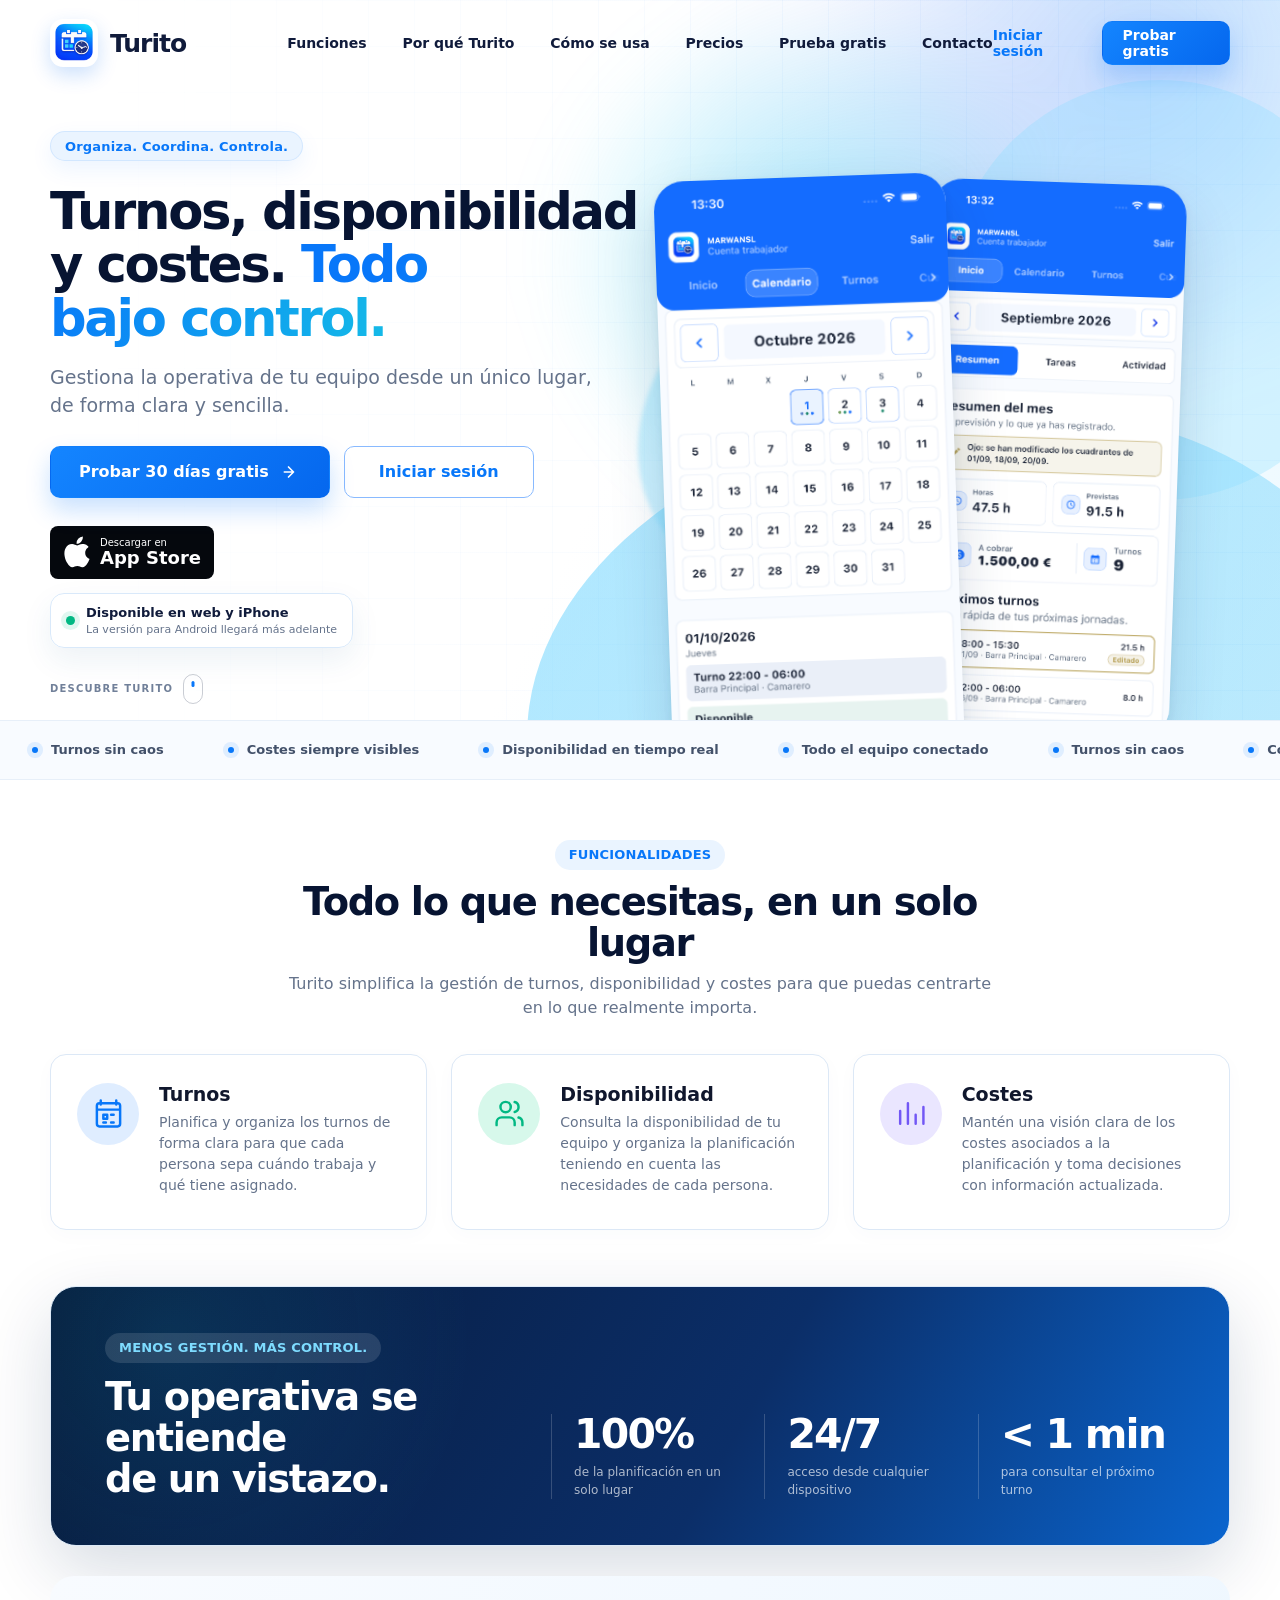
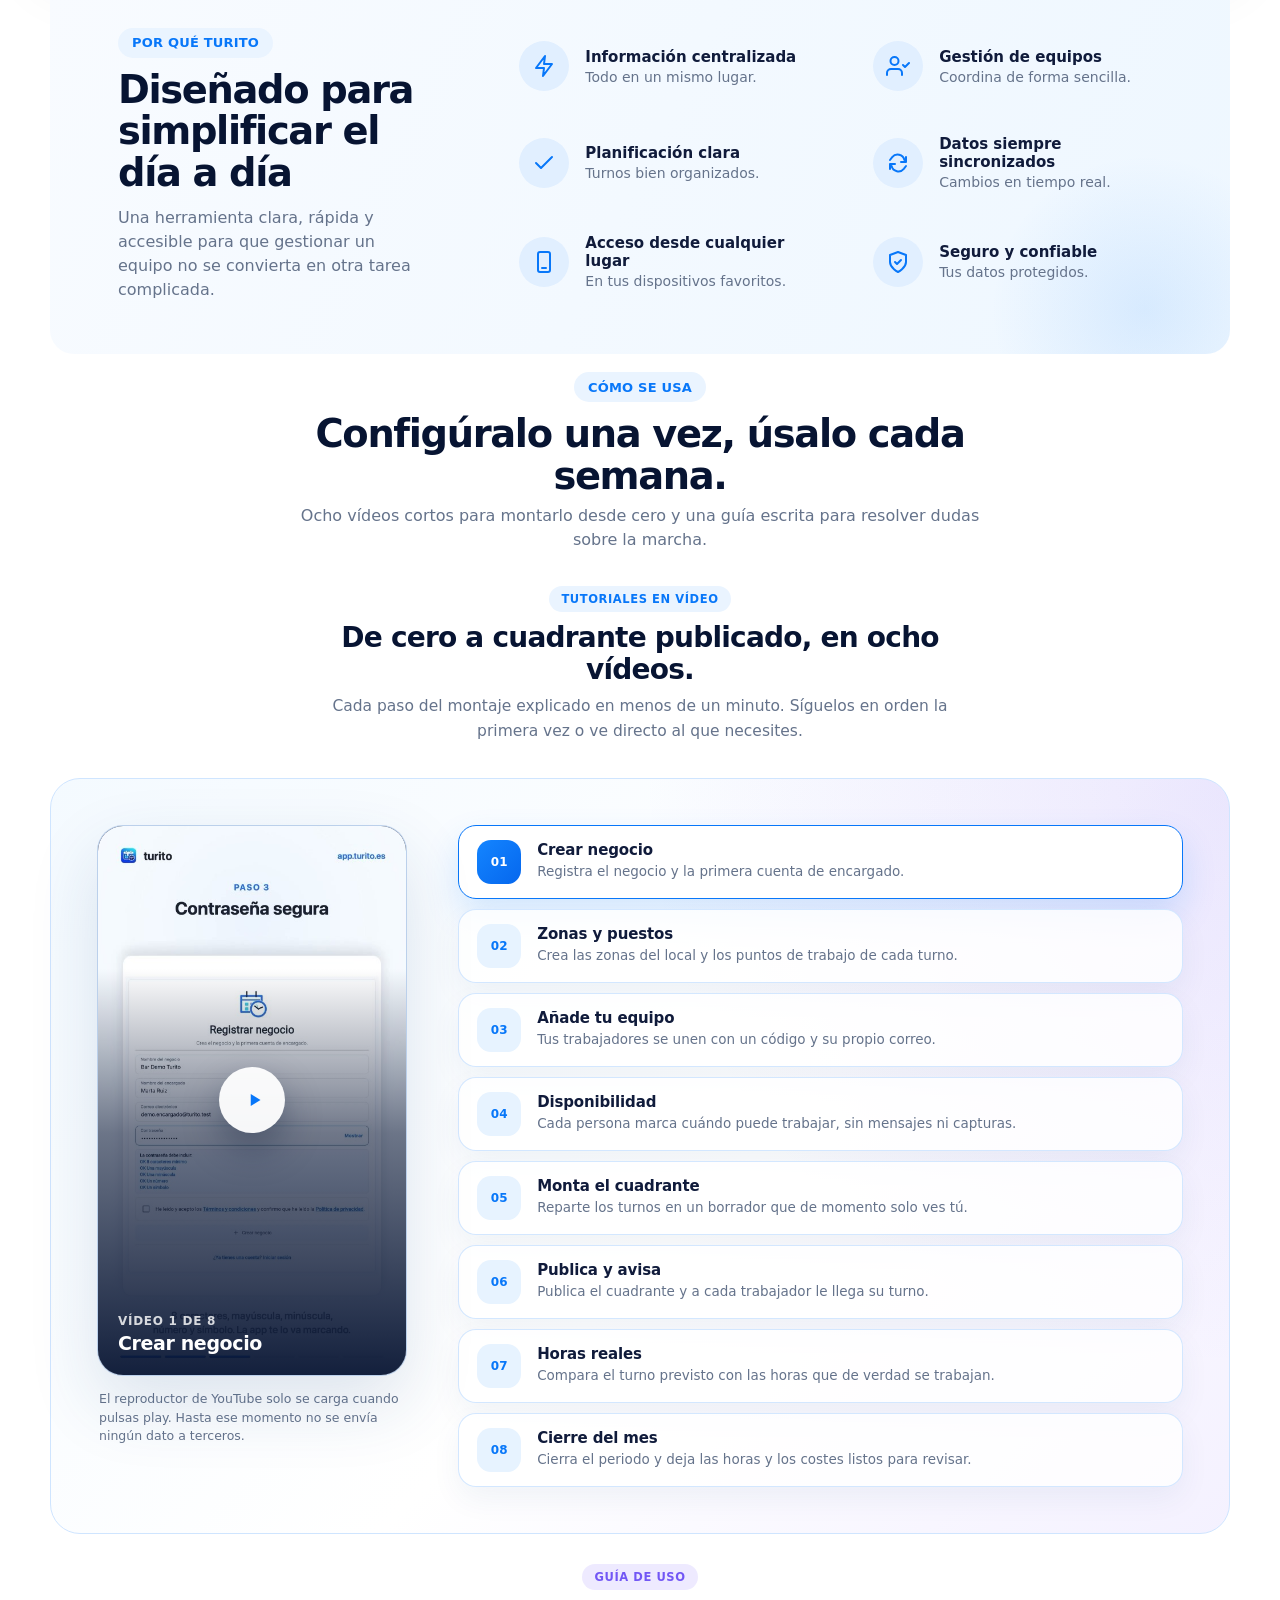
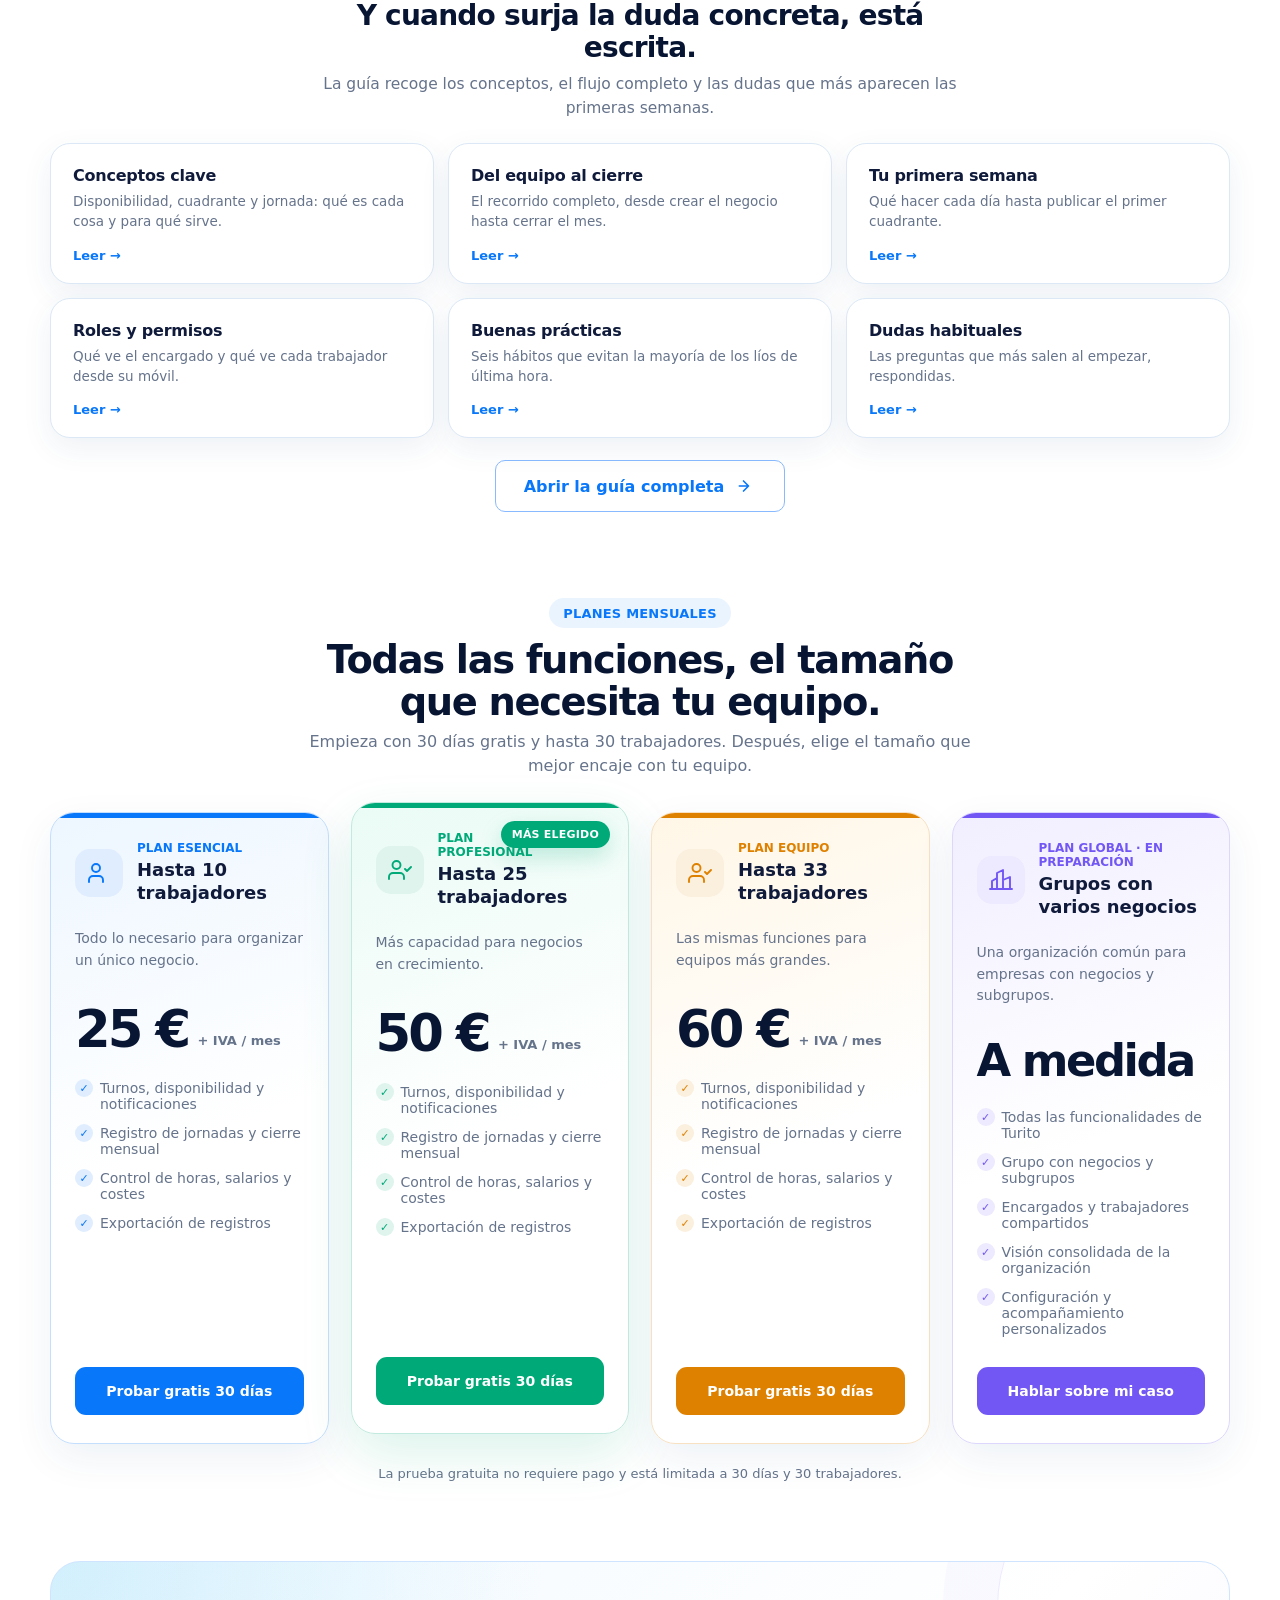
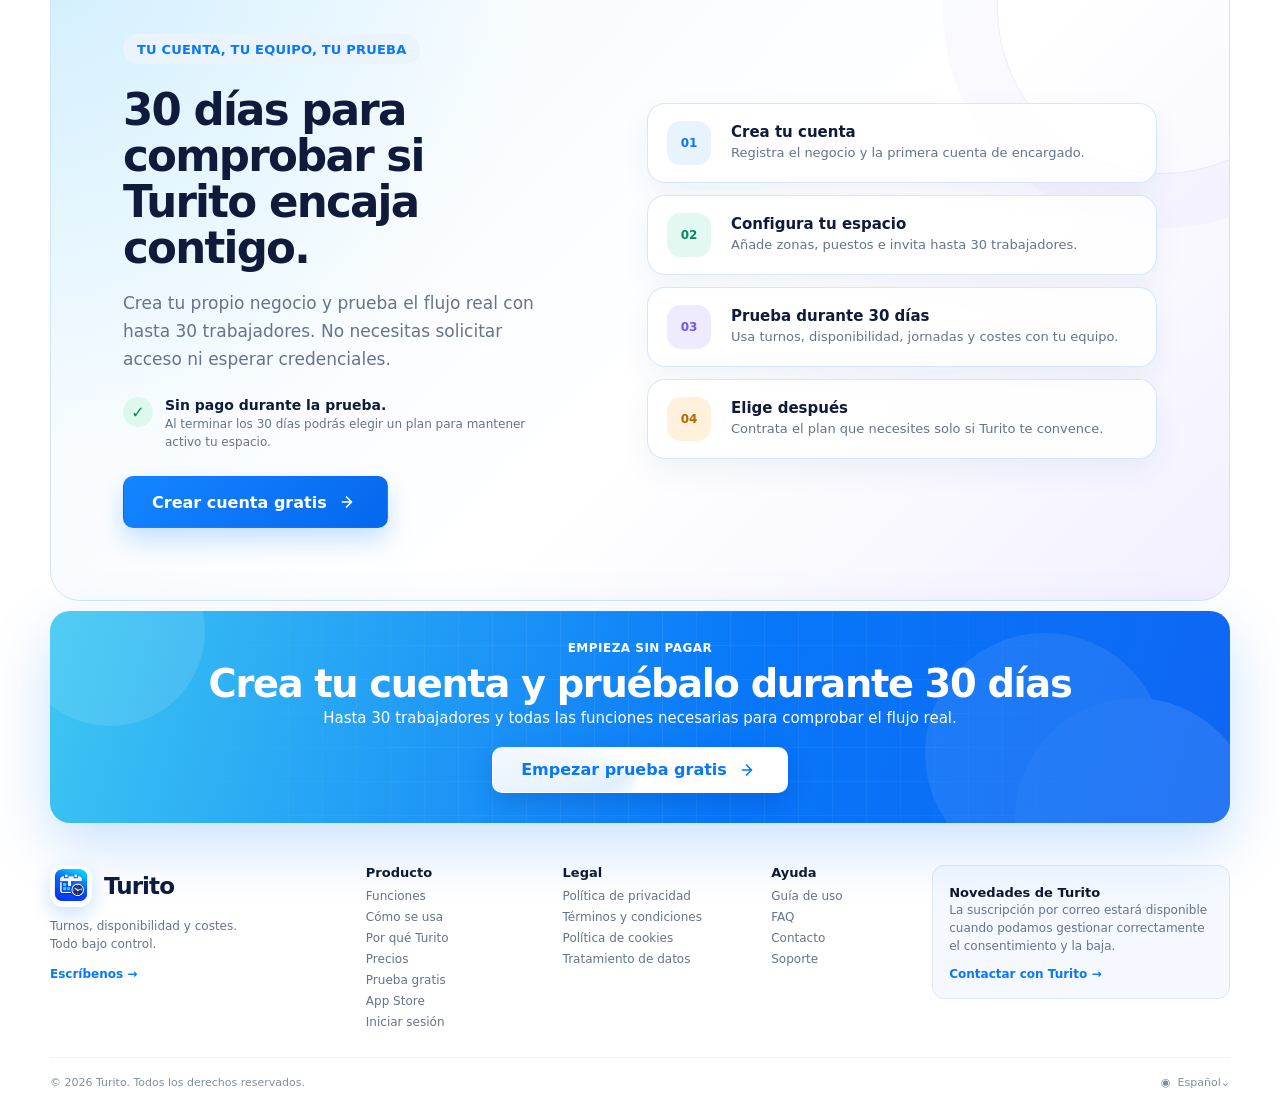
==== commit fbc24a37: "Corregir el limite de la prueba gratuita a 30 trabajadores La web, el aviso legal, las preguntas fre" ====
--- a/index.html
+++ b/index.html
@@ -357,7 +357,7 @@
       <div class="section-heading centered" data-reveal>
         <p class="eyebrow">Planes mensuales</p>
         <h2 id="pricing-title">Todas las funciones, el tamaño que necesita tu equipo.</h2>
-        <p>Empieza con 30 días gratis y hasta 10 trabajadores. Después, elige el tamaño que mejor encaje con tu equipo.</p>
+        <p>Empieza con 30 días gratis y hasta 30 trabajadores. Después, elige el tamaño que mejor encaje con tu equipo.</p>
       </div>
       <div class="pricing-grid">
         <article class="price-card interactive-card" data-reveal data-delay="0">
@@ -443,14 +443,14 @@
           <a class="plan-button" href="mailto:contacto@turito.es?subject=Plan%20Global%20Turito">Hablar sobre mi caso</a>
         </article>
       </div>
-      <p class="pricing-note">La prueba gratuita no requiere pago y está limitada a 30 días y 10 trabajadores.</p>
+      <p class="pricing-note">La prueba gratuita no requiere pago y está limitada a 30 días y 30 trabajadores.</p>
     </section>
 
     <section class="section demo-panel" id="prueba" aria-labelledby="trial-title" data-reveal>
       <div class="demo-copy">
         <p class="eyebrow">Tu cuenta, tu equipo, tu prueba</p>
         <h2 id="trial-title">30 días para comprobar si Turito encaja contigo.</h2>
-        <p>Crea tu propio negocio y prueba el flujo real con hasta 10 trabajadores. No necesitas solicitar acceso ni esperar credenciales.</p>
+        <p>Crea tu propio negocio y prueba el flujo real con hasta 30 trabajadores. No necesitas solicitar acceso ni esperar credenciales.</p>
         <div class="demo-assurance">
           <span aria-hidden="true">✓</span>
           <p><strong>Sin pago durante la prueba.</strong><small>Al terminar los 30 días podrás elegir un plan para mantener activo tu espacio.</small></p>
@@ -462,7 +462,7 @@
       </div>
       <ol class="demo-steps" aria-label="Cómo funciona la prueba gratuita">
         <li><span>01</span><div><strong>Crea tu cuenta</strong><p>Registra el negocio y la primera cuenta de encargado.</p></div></li>
-        <li><span>02</span><div><strong>Configura tu espacio</strong><p>Añade zonas, puestos e invita hasta 10 trabajadores.</p></div></li>
+        <li><span>02</span><div><strong>Configura tu espacio</strong><p>Añade zonas, puestos e invita hasta 30 trabajadores.</p></div></li>
         <li><span>03</span><div><strong>Prueba durante 30 días</strong><p>Usa turnos, disponibilidad, jornadas y costes con tu equipo.</p></div></li>
         <li><span>04</span><div><strong>Elige después</strong><p>Contrata el plan que necesites solo si Turito te convence.</p></div></li>
       </ol>
@@ -475,7 +475,7 @@
       <div class="cta-content">
         <p>Empieza sin pagar</p>
         <h2 id="cta-title">Crea tu cuenta y pruébalo durante 30 días</h2>
-        <span>Hasta 10 trabajadores y todas las funciones necesarias para comprobar el flujo real.</span>
+        <span>Hasta 30 trabajadores y todas las funciones necesarias para comprobar el flujo real.</span>
         <a class="button light" href="https://app.turito.es/" data-signup-link>
           Empezar prueba gratis
           <svg aria-hidden="true" viewBox="0 0 24 24"><path d="m9 18 6-6-6-6M4 12h11"/></svg>
